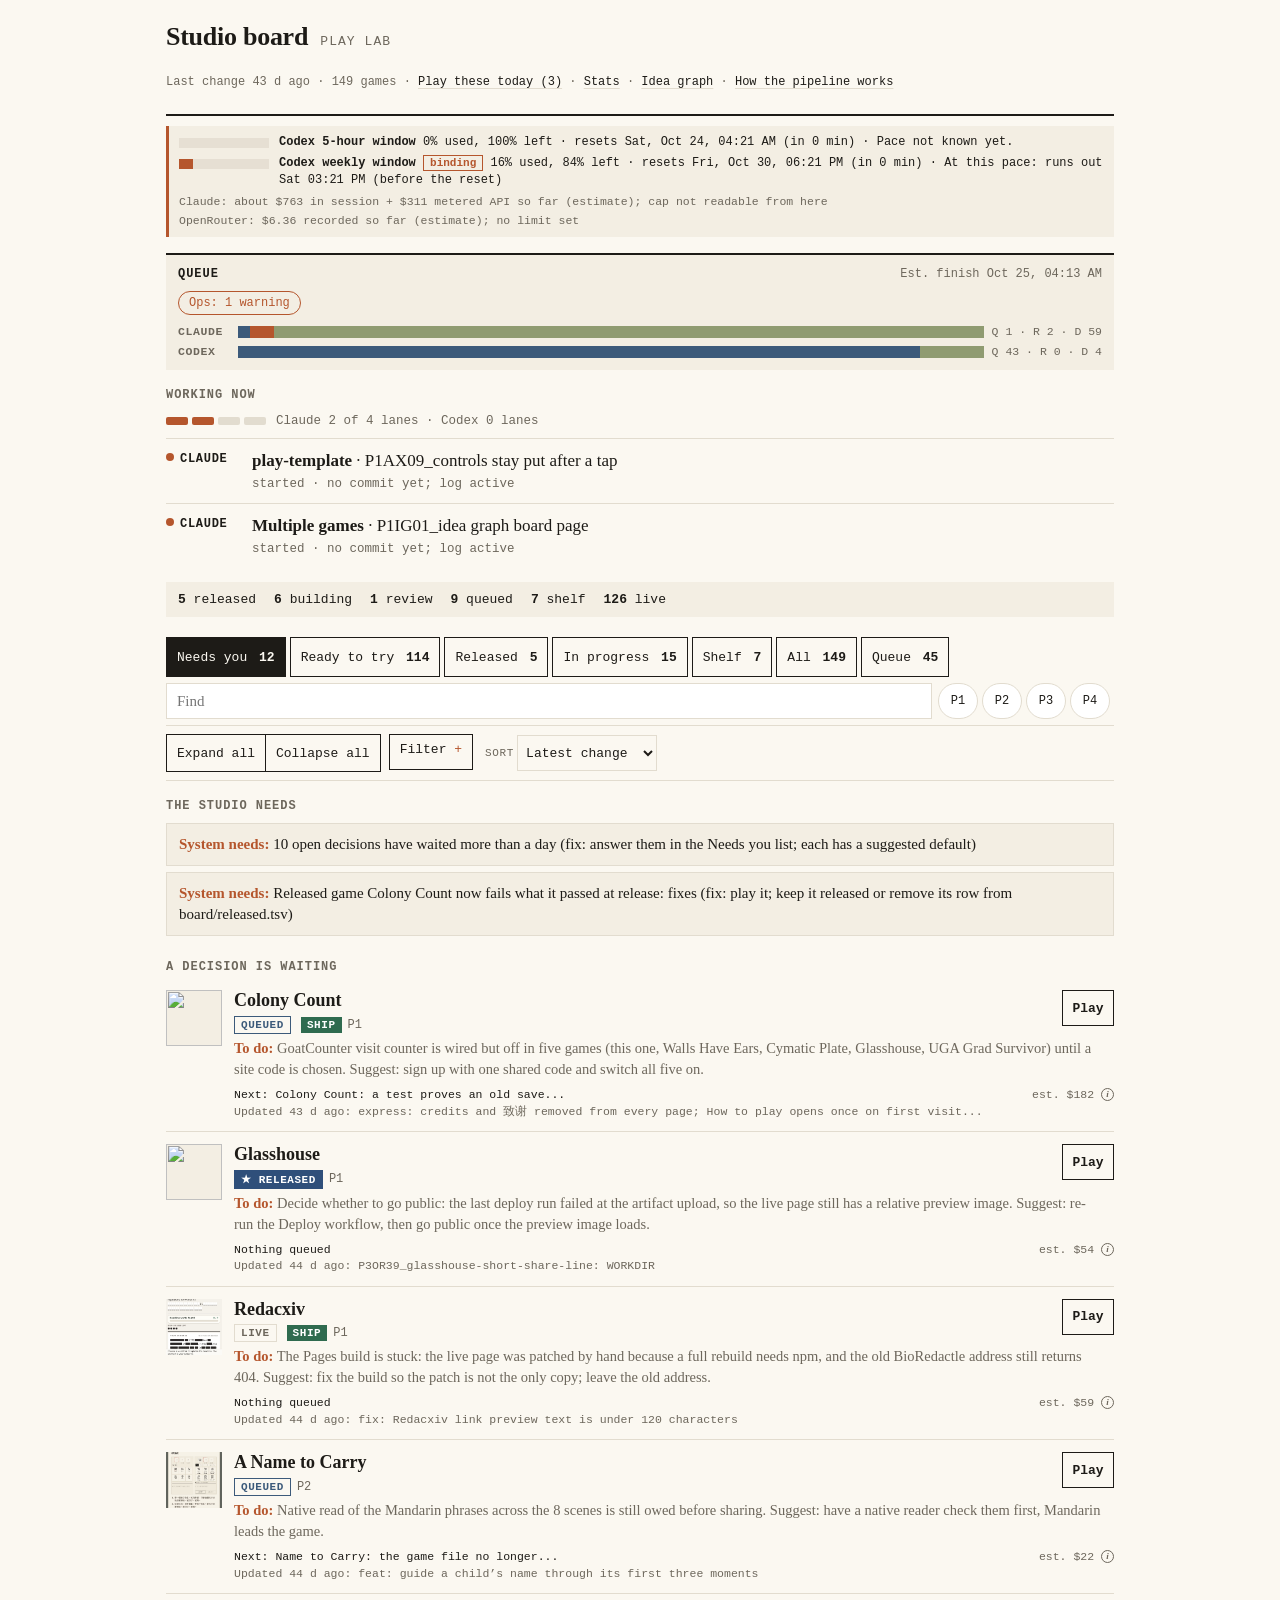
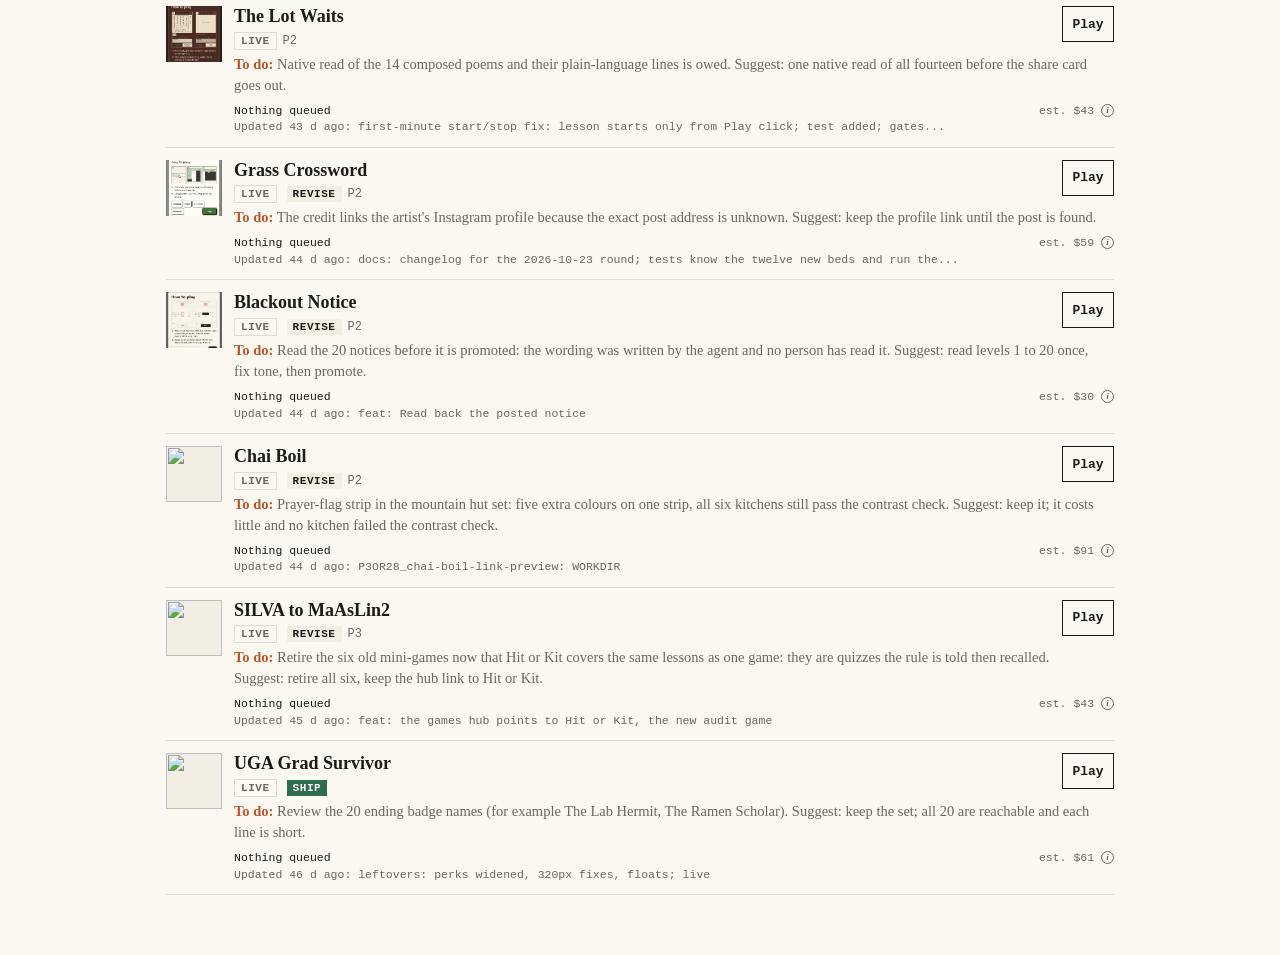
==== docs/index.html @ 30491406 "Add idea graph page: force layout, seeded walks, remix prompts, revive shelf Co-Authored-By: Claude " ====
<!doctype html>
<html lang="en">
<head>
<meta charset="utf-8">
<meta name="viewport" content="width=device-width, initial-scale=1, viewport-fit=cover">
<meta name="robots" content="noindex">
<title>Studio board</title>
<link rel="icon" href="data:image/svg+xml,%3Csvg xmlns='http://www.w3.org/2000/svg' viewBox='0 0 16 16'%3E%3Crect x='2' y='3' width='12' height='2' fill='%231d1b17'/%3E%3Crect x='2' y='7' width='8' height='2' fill='%23b5562d'/%3E%3Crect x='2' y='11' width='10' height='2' fill='%231d1b17'/%3E%3C/svg%3E">
<link rel="stylesheet" href="board.css">
</head>
<body>
<header class="top">
  <h1>Studio board <span id="project">loading</span></h1>
  <p class="fresh"><span id="fresh">Loading the board…</span> · <a id="play-queue-link" href="play.html" hidden>Play these today (<span id="play-queue-count">0</span>)</a><span id="play-queue-separator" hidden> · </span><a href="stats.html">Stats</a> · <a href="graph.html">Idea graph</a> · <a href="about.html">How the pipeline works</a></p>
</header>
<section class="gauge-head" id="gauge-head" aria-label="Plan usage"></section>

<section class="queue-panel" aria-labelledby="queue-h">
  <div class="queue-head"><h2 id="queue-h">Queue</h2><p id="queue-eta" class="queue-eta"></p></div>
  <details id="ops" class="ops" hidden><summary id="ops-sum"></summary><ul id="ops-list"></ul></details>
  <div id="queue" class="queue-bars" aria-live="polite"></div>
</section>

<section class="now" aria-labelledby="now-h">
  <h2 id="now-h">Working now</h2>
  <ol id="lanes" class="lanes"></ol>
</section>

<section class="tally" id="tally" aria-label="Totals"></section>

<nav class="controls" aria-label="Filter">
  <div class="views" id="views" role="tablist" aria-label="What to show"></div>
  <input id="q" type="search" placeholder="Find" autocomplete="off" aria-label="Find a game">
  <div class="prio-row" data-chips="priority" aria-label="Priority"></div>
</nav>
<div class="tools">
  <div class="expand" role="group" aria-label="Details">
    <button data-expand="all">Expand all</button><button data-expand="none">Collapse all</button>
  </div>
  <details class="filter-menu">
    <summary>Filter <span id="filter-count"></span></summary>
    <div class="filter-grid">
      <fieldset><legend>Stage</legend><div data-chips="stage"></div></fieldset>
      <fieldset><legend>Verdict</legend><div data-chips="verdict"></div></fieldset>
      <fieldset><legend>Worker</legend><div data-chips="worker"></div></fieldset>
      <fieldset><legend>Recent</legend><div data-chips="recent"></div></fieldset>
    </div>
  </details>
  <label class="sort">Sort <select id="sort"><option value="change">Latest change</option><option value="priority">Priority</option><option value="released">Released first</option><option value="cost">Most invested</option></select></label>
</div>

<section id="queue-view" class="qview" hidden aria-label="Queue of requests"></section>

<ol id="games" class="games"></ol>
<script src="gauge.js"></script>
<script src="board.js"></script>
</body>
</html>
---- docs/board.css ----
:root {
  --paper: #fbf8f1; --ink: #1d1b17; --muted: #6d675c; --rule: #e2dccf; --tone: #f3eee3;
  --accent: #b5562d;
  --serif: "Iowan Old Style", "Palatino Linotype", Palatino, Georgia, serif;
  --mono: ui-monospace, "SF Mono", Menlo, Consolas, monospace;
}
* { box-sizing: border-box; }
html { -webkit-text-size-adjust: 100%; }
body { margin: 0 auto; max-width: 980px; padding: 18px 16px 48px; background: var(--paper); color: var(--ink); font: 16px/1.45 var(--serif); }
a { color: inherit; text-decoration-color: var(--rule); text-underline-offset: 3px; }
h1 { font-size: 26px; font-weight: 600; margin: 0; letter-spacing: -0.01em; }
h1 span { font: 500 13px var(--mono); color: var(--muted); text-transform: uppercase; letter-spacing: 0.08em; margin-left: 6px; }
h2 { font: 600 12px var(--mono); text-transform: uppercase; letter-spacing: 0.08em; color: var(--muted); margin: 0 0 8px; }
.top { display: flex; flex-wrap: wrap; align-items: baseline; justify-content: space-between; gap: 4px 12px; border-bottom: 2px solid var(--ink); padding-bottom: 10px; }
.blurb { margin: 12px 0 0; font-size: 15px; color: var(--muted); max-width: 62ch; }
.flow ol { list-style: none; display: flex; flex-wrap: wrap; gap: 0; margin: 14px 0 0; padding: 0; counter-reset: f; }
.flow li { flex: 1 1 150px; padding: 8px 10px 8px 0; font-size: 13.5px; color: var(--muted); border-top: 2px solid var(--rule); counter-increment: f; }
.flow li b { display: block; font: 600 12px var(--mono); text-transform: uppercase; letter-spacing: 0.06em; color: var(--ink); }
.flow li b::before { content: counter(f) "  "; color: var(--accent); }
.fresh { margin: 0; font: 12px var(--mono); color: var(--muted); }
.fresh.stale { color: var(--accent); }
#play-queue-link { display: inline-block; min-height: 44px; padding: 13px 0; line-height: 18px; white-space: nowrap; }

.now { margin: 18px 0 6px; }
.lanes { list-style: none; margin: 0; padding: 0; }
.lane { display: grid; grid-template-columns: 74px 1fr; gap: 2px 12px; padding: 10px 0; border-top: 1px solid var(--rule); }
.lane:first-child { border-top: 0; }
.lane .who { font: 600 12px var(--mono); text-transform: uppercase; letter-spacing: 0.06em; padding-top: 3px; }
.lane .who::before { content: ""; display: inline-block; width: 8px; height: 8px; border-radius: 50%; background: var(--accent); margin-right: 6px; vertical-align: 1px; }
.lane.idle .who::before { background: var(--rule); }
.lane .what { font-size: 17px; }
.lane .what b { font-weight: 600; }
.lane .beat { grid-column: 2; font: 12.5px/1.4 var(--mono); color: var(--muted); }

.tally { display: flex; flex-wrap: wrap; gap: 4px 18px; margin: 14px 0; padding: 10px 12px; background: var(--tone); font: 13px var(--mono); }
.tally b { font-weight: 700; }

.queue-panel { margin: 16px 0 18px; padding: 12px; background: var(--tone); border-top: 2px solid var(--ink); }
.queue-head { display: flex; align-items: baseline; justify-content: space-between; gap: 12px; }
.queue-head h2 { color: var(--ink); margin: 0 0 10px; }
.queue-eta { margin: 0 0 10px; font: 12px var(--mono); color: var(--muted); white-space: nowrap; }
.queue-bars { display: grid; gap: 7px; }
.queue-row { display: grid; grid-template-columns: 52px 1fr auto; gap: 8px; align-items: center; }
.queue-worker, .queue-count { font: 11.5px var(--mono); color: var(--muted); }
.queue-worker { font-weight: 700; text-transform: uppercase; letter-spacing: .05em; }
.queue-count { white-space: nowrap; text-align: right; }
.queue-track { display: flex; min-width: 24px; height: 12px; background: #e6dfd3; overflow: hidden; }
.queue-track i { display: block; min-width: 0; height: 100%; }
.queue-track .q-queued { background: #3c5a7a; }
.queue-track .q-running { background: var(--accent); }
.queue-track .q-done { background: #8f9b71; }

.controls { position: sticky; top: 0; z-index: 2; background: var(--paper); display: flex; flex-wrap: wrap; gap: 8px; padding: 8px 0; border-bottom: 1px solid var(--rule); }
.quick-filter { display: flex; align-items: center; }
.quick-filter .chip { margin: 0; min-height: 36px; padding: 6px 10px; border-color: var(--ink); font-size: 12px; }
.expand { display: flex; border: 1px solid var(--ink); }
.expand button, .filter-menu summary, .sort select { font: 13px var(--mono); padding: 7px 10px; border: 0; background: none; color: var(--ink); min-height: 36px; }
.expand button + button { border-left: 1px solid var(--ink); }
.filter-menu { position: relative; }
.filter-menu summary { display: block; cursor: pointer; border: 1px solid var(--ink); list-style: none; }
.filter-menu summary::-webkit-details-marker { display: none; }
.filter-menu summary::after { content: " +"; color: var(--accent); }
.filter-menu[open] summary::after { content: " −"; }
.filter-grid { position: absolute; left: 0; z-index: 3; width: min(430px, calc(100vw - 24px)); padding: 12px; border: 1px solid var(--ink); background: var(--paper); box-shadow: 4px 4px 0 var(--rule); display: grid; grid-template-columns: repeat(2, minmax(0, 1fr)); gap: 12px; }
.filter-grid fieldset { margin: 0; padding: 0; border: 0; min-width: 0; }
.filter-grid legend { margin-bottom: 5px; font: 600 11px var(--mono); color: var(--muted); text-transform: uppercase; letter-spacing: .07em; }
.chip { margin: 0 4px 4px 0; padding: 4px 6px; border: 1px solid var(--rule); border-radius: 999px; background: #fff; color: var(--ink); font: 11px var(--mono); }
.chip[aria-pressed="true"] { background: var(--ink); border-color: var(--ink); color: var(--paper); }
.sort { display: flex; align-items: center; gap: 3px; padding-left: 4px; color: var(--muted); font: 11px var(--mono); text-transform: uppercase; letter-spacing: .06em; }
.sort select { border: 1px solid var(--rule); padding: 4px; text-transform: none; letter-spacing: 0; }
#q { flex: 1 1 140px; font: 15px var(--serif); padding: 6px 10px; border: 1px solid var(--rule); background: #fff; min-height: 36px; border-radius: 0; }

.games { list-style: none; margin: 0; padding: 0; }
.sys-need { list-style: none; padding: 10px 12px; margin: 6px 0; border: 1px solid var(--rule); background: var(--tone); font-size: 15px; line-height: 1.4; }
.prio-h { font: 600 12px var(--mono); text-transform: uppercase; letter-spacing: 0.08em; color: var(--muted); padding: 18px 0 4px; }
.game { border-bottom: 1px solid var(--rule); }
.game > button.row { all: unset; box-sizing: border-box; cursor: pointer; display: grid; grid-template-columns: 56px 1fr auto; gap: 4px 12px; width: 100%; padding: 12px 0; }
.game > button.row:focus-visible { outline: 2px solid var(--accent); outline-offset: 2px; }
.thumb { width: 56px; height: 56px; object-fit: cover; background: var(--tone); grid-row: span 2; }
.thumb.blank { display: grid; place-items: center; font: 600 18px var(--serif); color: var(--muted); }
.name { font-size: 18px; font-weight: 600; line-height: 1.2; }
.line { font-size: 14.5px; color: var(--muted); grid-column: 2 / 4; }
.task-counts { display: inline-block; margin-top: 5px; font: 11px var(--mono); color: var(--muted); white-space: nowrap; }
.meta { text-align: right; white-space: nowrap; font: 12px var(--mono); }
.st { display: inline-block; font: 600 11px var(--mono); text-transform: uppercase; letter-spacing: 0.05em; padding: 2px 6px; border: 1px solid currentColor; }
.st.building { color: #fff; background: var(--accent); border-color: var(--accent); }
.st.review { color: var(--accent); }
.st.queued { color: #3c5a7a; }
.st.planning { color: #6a4f86; }
.st.live { color: var(--muted); border-color: var(--rule); }
.st.shelf { color: #8b8578; border-style: dashed; }
.p { display: block; margin-top: 4px; color: var(--muted); }

.detail { display: none; padding: 0 0 16px 68px; font-size: 15px; }
.game.open .detail { display: block; }
.detail h3 { font: 600 11.5px var(--mono); text-transform: uppercase; letter-spacing: 0.08em; color: var(--muted); margin: 14px 0 6px; }
.detail-links { display: flex; flex-wrap: wrap; gap: 8px; margin: 0 0 12px; }
.detail-links a { font: 600 14px var(--mono); padding: 5px 8px; border: 1px solid var(--ink); text-decoration: none; }
.detail-links a:hover, .detail-links a:focus-visible { color: var(--paper); background: var(--ink); }
.said { margin: 0 0 8px; padding-left: 10px; border-left: 3px solid var(--accent); }
.said small { display: block; font: 11.5px var(--mono); color: var(--muted); }
.tasks, .hist { list-style: none; margin: 0; padding: 0; }
.tasks li, .hist li { padding: 6px 0; border-top: 1px dotted var(--rule); }
.tasks .tag { font: 11.5px var(--mono); color: var(--muted); }
.tasks q { display: block; color: var(--muted); font-style: italic; font-size: 14px; }
.hist time { font: 11.5px var(--mono); color: var(--muted); margin-right: 6px; }
.history-source { display: block; margin-top: 2px; font: 10.5px var(--mono); color: var(--muted); text-transform: uppercase; letter-spacing: .05em; }
.task-summary { margin: 0; }
.hist .no { color: var(--accent); }
.cost { font: 13px var(--mono); }
.empty { padding: 24px 0; color: var(--muted); }

.foot { margin-top: 28px; font-size: 13.5px; color: var(--muted); }
.foot .st { font-size: 10px; }
.about { max-width: 68ch; margin-top: 22px; }
.about section { padding: 12px 0; border-top: 1px solid var(--rule); }
.about p { margin: 0; color: var(--muted); }

@media (max-width: 420px) {
  body { padding: 14px 12px 40px; }
  .detail { padding-left: 0; }
  .task-counts { white-space: normal; }
  .lane { grid-template-columns: 62px 1fr; }
  .expand { width: 100%; }
  .expand button { flex: 1; }
  .queue-row { grid-template-columns: 46px 1fr; gap: 6px; }
  .queue-count { grid-column: 2; text-align: left; }
  .filter-grid { left: 0; width: calc(100vw - 24px); grid-template-columns: 1fr; max-height: 65vh; overflow: auto; }
  .sort { margin-left: auto; }
}

.vd { display: inline-block; margin-left: 4px; font: 600 11px var(--mono); text-transform: uppercase; letter-spacing: 0.05em; padding: 2px 6px; }
.vd.ship { background: #2f6b4f; color: #fff; }
.vd.revise { background: var(--tone); color: var(--ink); }
.vd.shelf, .vd.try { border: 1px dashed var(--muted); color: var(--muted); }
.ask { color: var(--accent); font-weight: 600; }
.fresh a { color: var(--ink); }

/* view switch, priority chips and play links (the controls bar is sticky, so these stay visible on a phone) */
.views { display: flex; gap: 4px; width: 100%; overflow-x: auto; scrollbar-width: none; }
.views::-webkit-scrollbar { display: none; }
.view { flex: 0 0 auto; min-height: 40px; padding: 6px 10px; border: 1px solid var(--ink); background: var(--paper); color: var(--ink); font: 13px var(--mono); white-space: nowrap; }
.view b { margin-left: 4px; }
.view[aria-selected="true"] { background: var(--ink); color: var(--paper); }
.prio-row { display: flex; align-items: center; }
.prio-row .chip { margin: 0 4px 0 0; min-height: 36px; min-width: 40px; font-size: 12px; }
.game { position: relative; }
.game > button.row { padding-right: 64px; }
.game > button.row .meta { grid-column: 3; }
.play-link { position: absolute; right: 0; top: 12px; min-width: 52px; min-height: 36px; display: grid; place-items: center; font: 600 13px var(--mono); border: 1px solid var(--ink); background: var(--paper); color: var(--ink); text-decoration: none; }
.game > button.row .meta { position: absolute; right: 64px; top: 16px; }
.empty { padding: 24px 0; color: var(--muted); }

.controls { gap: 6px; padding: 6px 0; }
.controls #q { flex: 1 1 120px; min-width: 0; }
.tools { display: flex; flex-wrap: wrap; gap: 8px; padding: 8px 0; border-bottom: 1px solid var(--rule); }
.game > button.row { grid-template-columns: 56px 1fr; padding-right: 0; }
.game > button.row .name { padding-right: 64px; }
.game > button.row .meta { position: static; grid-column: 2; text-align: left; display: flex; gap: 6px; align-items: center; }
.game > button.row .meta .p { display: inline; margin: 0; }
.game > button.row .line { grid-column: 2; }
.thumb { grid-row: span 3; }

/* collapsed card glance: next task, money, latest change */
.glance { grid-column: 2 / 4; display: grid; grid-template-columns: 1fr auto; gap: 1px 10px; margin-top: 3px; font: 11.5px/1.35 var(--mono); color: var(--muted); }
.glance .g-next { min-width: 0; color: var(--ink); }
.glance .g-cost { white-space: nowrap; text-align: right; cursor: help; }
.glance .g-cost i { display: inline-block; width: 13px; height: 13px; line-height: 12px; border: 1px solid currentColor; border-radius: 50%; font: italic 600 9px var(--serif); text-align: center; vertical-align: 1px; }
.glance .g-upd { grid-column: 1 / 3; display: -webkit-box; -webkit-line-clamp: 1; -webkit-box-orient: vertical; overflow: hidden; }
.muted { color: var(--muted); font-size: 11.5px; }
/* promo strip: fixed aspect boxes so nothing shifts when the images arrive */
.promo { display: flex; gap: 10px; overflow-x: auto; scroll-snap-type: x mandatory; padding: 2px 2px 8px; -webkit-overflow-scrolling: touch; }
.pi { margin: 0; flex: 0 0 auto; scroll-snap-align: start; }
.pi img { display: block; height: 240px; background: var(--tone); border: 1px solid var(--rule); object-fit: cover; }
.pi.first img, .pi.play img { aspect-ratio: 390 / 844; width: auto; }
.pi.card img { aspect-ratio: 4 / 5; width: auto; }
.pi figcaption { display: flex; align-items: center; justify-content: space-between; gap: 8px; margin-top: 5px; font: 11.5px var(--mono); color: var(--muted); }
.pbtn { font: 600 12px var(--mono); padding: 6px 10px; min-height: 36px; border: 1px solid var(--ink); background: none; color: var(--ink); cursor: pointer; }
.pbtn:hover, .pbtn:focus-visible { color: var(--paper); background: var(--ink); }
@media (max-width: 420px) { .glance { font-size: 11px; } .pi img { height: 210px; } }

.ops { margin: 0 0 10px; font: 12px var(--mono); color: var(--muted); }
.ops summary { cursor: pointer; display: inline-block; padding: 4px 10px; min-height: 24px; border: 1px solid var(--accent); border-radius: 999px; color: var(--accent); }
.ops ul { margin: 8px 0 0; padding-left: 18px; color: var(--ink); }
.ops[hidden] { display: none; }

/* ops chip is calm when there is nothing wrong; lane bar shows Claude's four lanes */
.ops.quiet summary { border-color: var(--rule); color: var(--muted); }
.ops li.info { list-style: none; margin-left: -18px; color: var(--muted); }
.lane-bar { display: flex; align-items: center; gap: 10px; padding: 4px 0 10px; font: 12.5px var(--mono); color: var(--muted); }
.lane-bar .pips { display: inline-flex; gap: 4px; }
.lane-bar .pips i { width: 22px; height: 8px; border-radius: 2px; background: var(--rule); }
.lane-bar .pips i.on { background: var(--accent); }
.queue-row.paused { opacity: .6; }

/* plan gauge (header, stats page) and the Queue view */
[hidden] { display: none !important; }
.gauge-head { margin: 10px 0 0; padding: 8px 10px; background: var(--tone); border-left: 3px solid var(--accent); font: 12px/1.45 var(--mono); }
.gline { display: flex; flex-wrap: wrap; align-items: flex-start; gap: 4px 10px; margin: 0; }
.gline + .gline { margin-top: 4px; }
.gother { color: var(--muted); font-size: 11.5px; gap: 2px 14px; }
.gother span { min-width: 0; overflow-wrap: anywhere; }
.gtext { flex: 1 1 220px; min-width: 0; overflow-wrap: anywhere; }
.gbar { display: block; flex: 0 0 90px; height: 10px; margin-top: 4px; background: #e6dfd3; }
.gbar i { display: block; height: 100%; background: var(--accent); }
.gbig { display: flex; align-items: center; gap: 12px; flex-wrap: wrap; margin: 6px 0 8px; }
.gbig .gbar { flex: 1 1 140px; height: 16px; }
.gnum { font: 15px var(--mono); }
.gpanel { padding: 10px 12px; margin: 0 0 10px; background: var(--tone); border-top: 2px solid var(--ink); min-width: 0; }
.gpanel h3 { margin: 0; font: 600 12px var(--mono); text-transform: uppercase; letter-spacing: .08em; color: var(--muted); }
.gdl { margin: 0 0 6px; display: grid; gap: 4px; }
.gdl div { display: grid; grid-template-columns: 64px 1fr; gap: 8px; font-size: 14.5px; }
.gdl dt { font: 12px var(--mono); color: var(--muted); padding-top: 2px; }
.gdl dd { margin: 0; min-width: 0; overflow-wrap: anywhere; }
.gtag { font: 600 11px var(--mono); padding: 1px 6px; border: 1px solid var(--accent); color: var(--accent); }
.gpace { margin: 4px 0; font-weight: 600; }
.gq { margin: 4px 0; font-size: 14.5px; overflow-wrap: anywhere; }
.gspark { display: block; width: 100%; max-width: 360px; height: 28px; color: var(--accent); margin-top: 6px; }
.qview { padding-top: 10px; }
.qfilters { display: flex; flex-wrap: wrap; gap: 6px 18px; margin: 12px 0 4px; }
.qfg { display: flex; flex-wrap: wrap; gap: 6px; }
.qchip { margin: 0; min-height: 40px; min-width: 44px; padding: 6px 12px; font-size: 13px; }
.qcount { margin: 6px 0; font: 12px var(--mono); color: var(--muted); }
.rgroup { font: 600 13px var(--mono); text-transform: uppercase; letter-spacing: .08em; margin: 18px 0 4px; padding-top: 6px; border-top: 2px solid var(--ink); }
.rgroup small { color: var(--muted); font-weight: 400; }
.reqs { list-style: none; margin: 0; padding: 0; }
.req { border-bottom: 1px solid var(--rule); }
.rrow { all: unset; box-sizing: border-box; display: block; width: 100%; min-height: 44px; padding: 10px 0; cursor: pointer; }
.rrow:focus-visible { outline: 2px solid var(--accent); outline-offset: 2px; }
.rtext { display: block; font-size: 16px; line-height: 1.35; overflow-wrap: anywhere; }
.rline { display: flex; flex-wrap: wrap; align-items: center; gap: 4px 6px; margin-top: 5px; font: 11.5px var(--mono); color: var(--muted); }
.rgame { color: var(--ink); font-weight: 600; margin-right: 4px; }
.chip2 { padding: 1px 7px; border: 1px solid var(--rule); border-radius: 999px; background: #fff; color: var(--ink); }
.rst { padding: 1px 6px; border: 1px solid currentColor; }
.rst.running { background: var(--accent); border-color: var(--accent); color: #fff; }
.rst.ready { color: #2f6b4f; }
.rst.waiting { color: #6a4f86; }
.rst.done { color: var(--muted); border-style: dashed; }
.share { margin-left: auto; }
.rmeta { display: none; margin: 0 0 12px; padding: 8px 10px; background: var(--tone); gap: 3px; font-size: 13.5px; }
.req.open .rmeta { display: grid; }
.rmeta div { display: grid; grid-template-columns: 62px 1fr; gap: 8px; }
.rmeta dt { font: 12px var(--mono); color: var(--muted); }
.rmeta dd { margin: 0; min-width: 0; overflow-wrap: anywhere; }
body.qmode .now, body.qmode .tally, body.qmode .tools, body.qmode #games, body.qmode #q, body.qmode .prio-row { display: none; }

.st.released { color: #fff; background: #2f4f7a; border-color: #2f4f7a; }
.st.released::before { content: "\2605\00a0"; }
.released-note { border-left-color: #2f4f7a; }
.vd.release { background: #2f4f7a; color: #fff; }

/* one-line reason a game exists (expanded card and expanded queue row) */
.why { margin: 0 0 12px; font-size: 14px; line-height: 1.4; color: var(--muted); display: -webkit-box; -webkit-line-clamp: 2; line-clamp: 2; -webkit-box-orient: vertical; overflow: hidden; }
.why b { font-weight: 600; color: var(--ink); }
.rwhy { display: none; margin: 8px 0 0; }
.req.open .rwhy { display: -webkit-box; }
/* Codex-out overflow banner, OpenRouter lane panel, reset watch (P1BD03) */
.ovf { display: grid; gap: 4px; margin: 0 0 10px; padding: 10px 12px; border-left: 4px solid var(--accent); background: var(--tone); font-size: 15px; line-height: 1.4; overflow-wrap: anywhere; }
.ovf span { font: 12.5px var(--mono); color: var(--muted); }
.ovf.back { border-left-color: #2f6b4f; }
.wascx { border-color: var(--accent); color: var(--accent); }
.gwatch { margin: 6px 0 0; font: 12px var(--mono); color: var(--muted); overflow-wrap: anywhere; }
.gwatch b { color: var(--accent); }
.ordl dd .chip2 { display: inline-block; margin: 0 4px 3px 0; font: 11.5px var(--mono); overflow-wrap: anywhere; }
.orh { margin: 10px 0 2px; font: 600 12px var(--mono); text-transform: uppercase; letter-spacing: .08em; color: var(--muted); }
.orrecent { list-style: none; margin: 0; padding: 0; }
.orrecent li { padding: 6px 0; border-bottom: 1px solid var(--rule); }
.orrecent li:last-child { border-bottom: 0; }
.ortext { display: block; font-size: 14.5px; line-height: 1.35; overflow-wrap: anywhere; }
.orline { display: flex; flex-wrap: wrap; gap: 4px 8px; align-items: center; margin-top: 3px; font: 11.5px var(--mono); color: var(--muted); }
.gwin { margin: 8px 0 10px; }
.gwin + .gwin { border-top: 1px dashed var(--muted); padding-top: 8px; }
.gwin h4 { margin: 0; font: 600 13px var(--mono); display: flex; gap: 8px; align-items: center; flex-wrap: wrap; }
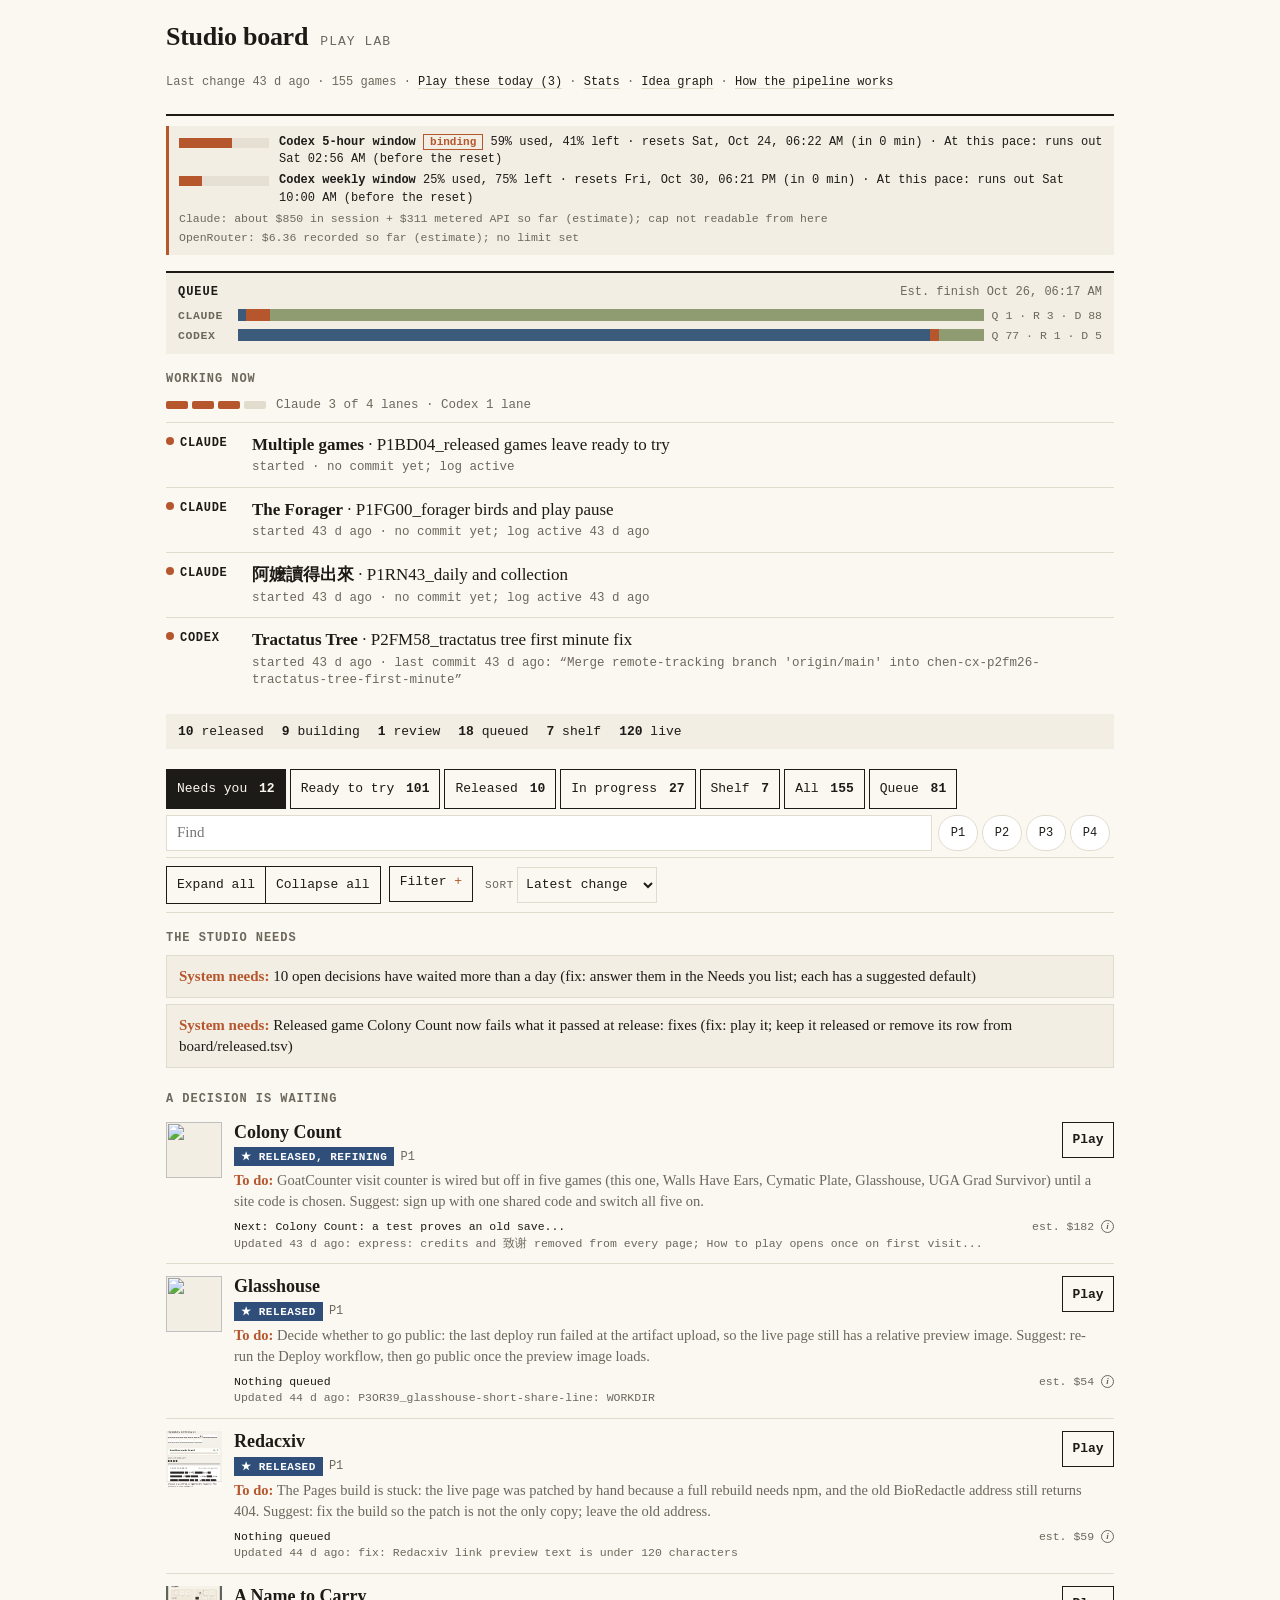
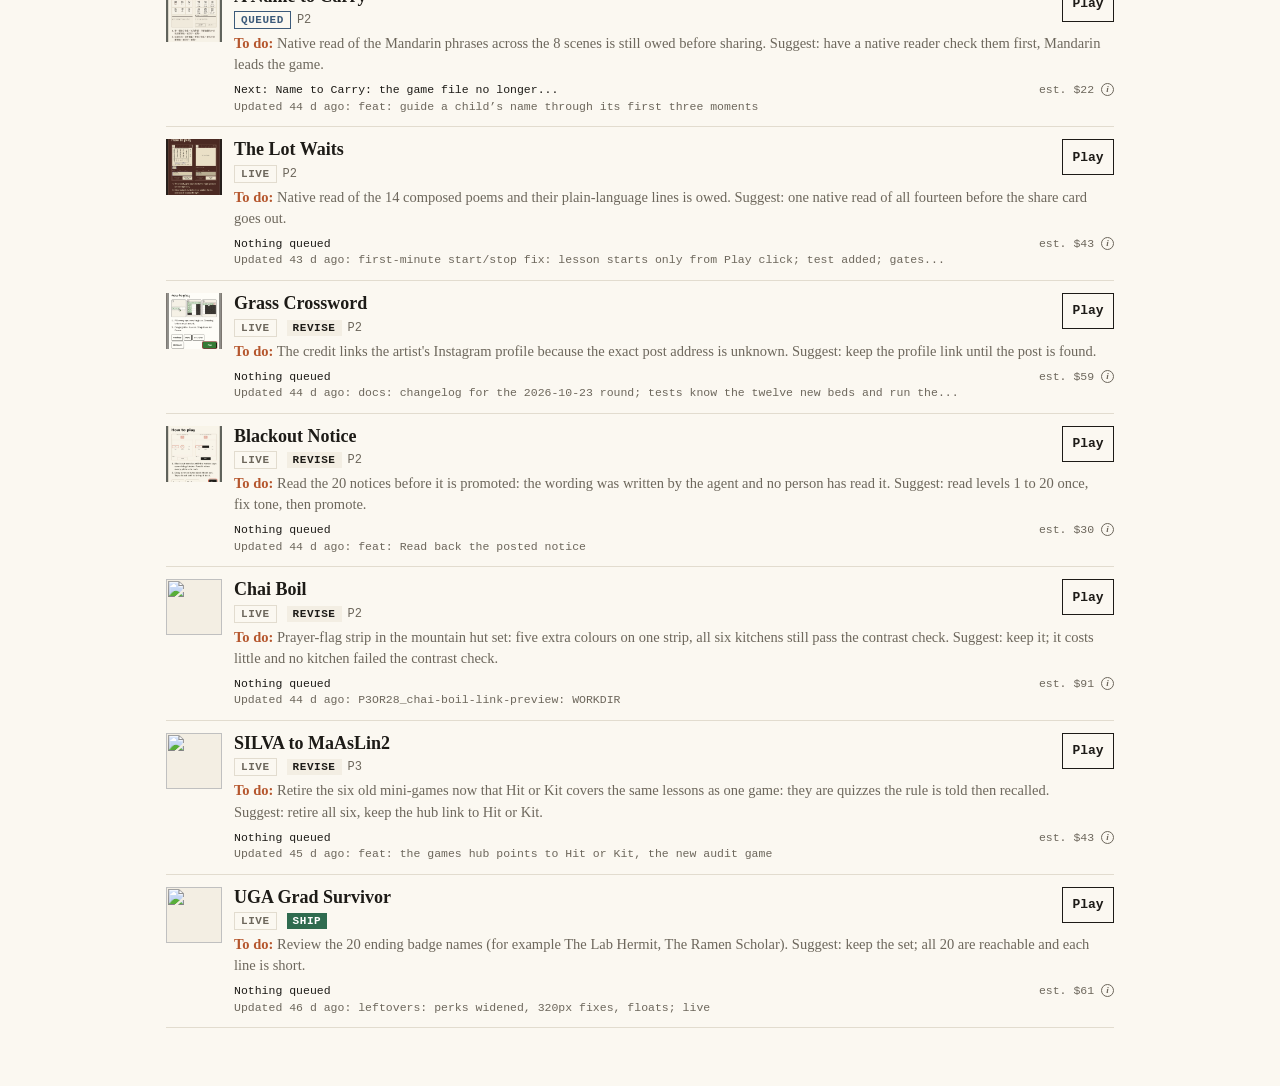
==== commit 7ec438d4: "feat: released games leave Ready to try; Released view flags updates since release View rules move t" ====
--- a/docs/index.html
+++ b/docs/index.html
@@ -53,6 +53,7 @@
 
 <ol id="games" class="games"></ol>
 <script src="gauge.js"></script>
+<script src="views.js"></script>
 <script src="board.js"></script>
 </body>
 </html>
--- a/docs/board.css
+++ b/docs/board.css
@@ -271,3 +271,7 @@
 .gwin { margin: 8px 0 10px; }
 .gwin + .gwin { border-top: 1px dashed var(--muted); padding-top: 8px; }
 .gwin h4 { margin: 0; font: 600 13px var(--mono); display: flex; gap: 8px; align-items: center; flex-wrap: wrap; }
+
+/* Released view: a released game changed after its release day */
+.since-release { grid-column: 2 / -1; font: 14px/1.4 var(--mono); color: var(--ink); }
+.since-release b { font-weight: 600; color: #fff; background: #2f4f7a; padding: 0 5px; margin-right: 4px; }
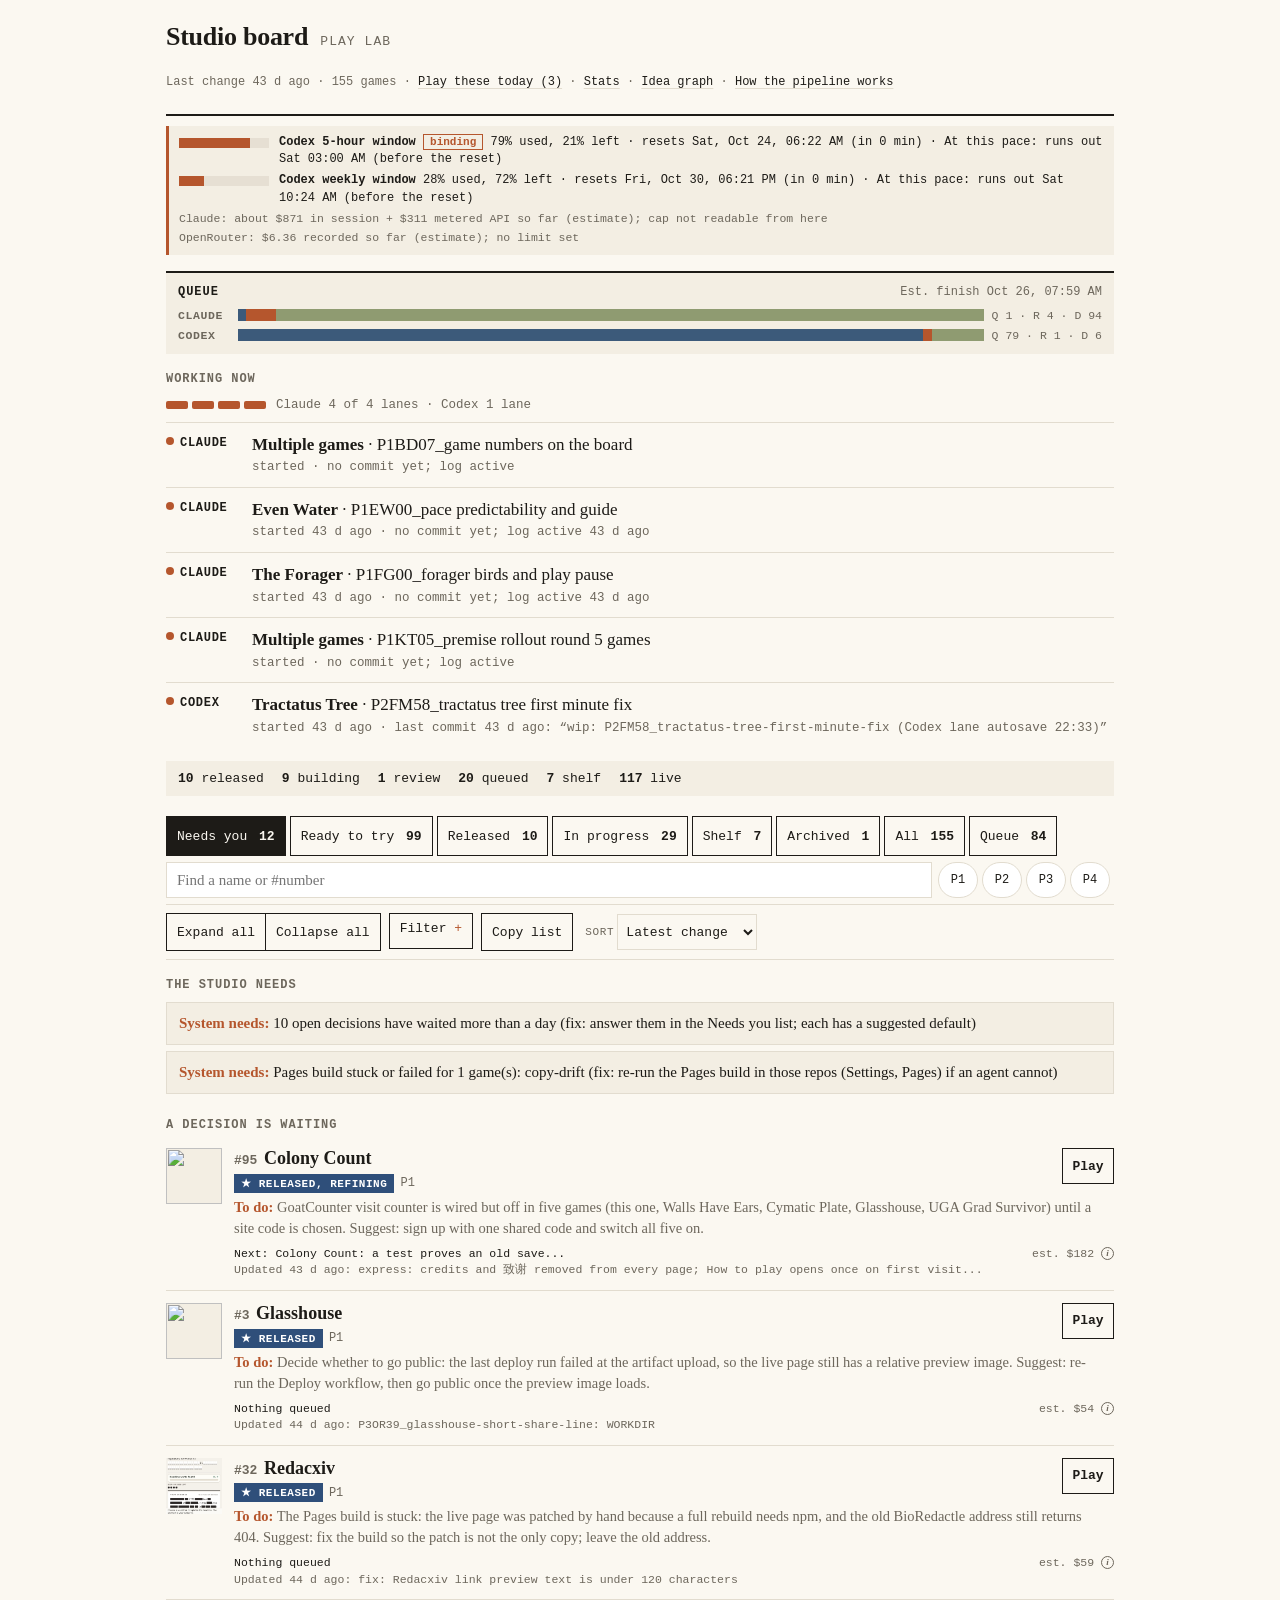
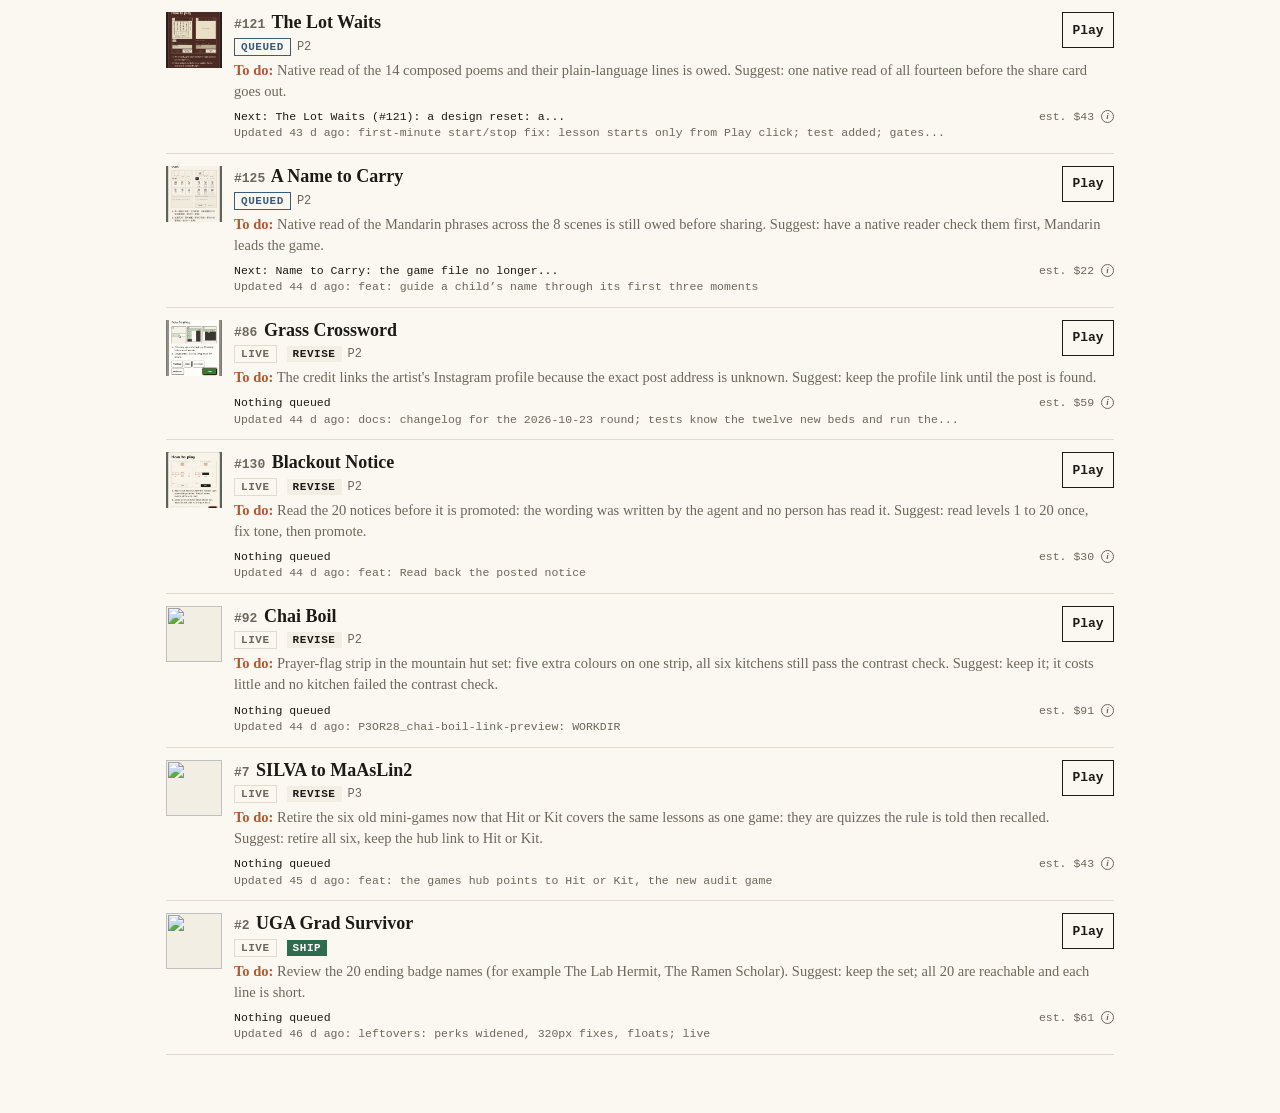
==== commit 444da7e1: "feat: every game shows its number (#37), with a from/to range, Number sort and Copy list Cards read " ====
--- a/docs/index.html
+++ b/docs/index.html
@@ -30,7 +30,7 @@
 
 <nav class="controls" aria-label="Filter">
   <div class="views" id="views" role="tablist" aria-label="What to show"></div>
-  <input id="q" type="search" placeholder="Find" autocomplete="off" aria-label="Find a game">
+  <input id="q" type="search" placeholder="Find a name or #number" autocomplete="off" aria-label="Find a game">
   <div class="prio-row" data-chips="priority" aria-label="Priority"></div>
 </nav>
 <div class="tools">
@@ -44,9 +44,11 @@
       <fieldset><legend>Verdict</legend><div data-chips="verdict"></div></fieldset>
       <fieldset><legend>Worker</legend><div data-chips="worker"></div></fieldset>
       <fieldset><legend>Recent</legend><div data-chips="recent"></div></fieldset>
+      <fieldset class="range"><legend>Number</legend><div class="range-row"><label>from <input id="range-from" type="number" inputmode="numeric" min="1" step="1" aria-label="From number"></label><label>to <input id="range-to" type="number" inputmode="numeric" min="1" step="1" aria-label="To number"></label><button type="button" id="range-clear" class="chip">Clear</button></div></fieldset>
     </div>
   </details>
-  <label class="sort">Sort <select id="sort"><option value="change">Latest change</option><option value="priority">Priority</option><option value="released">Released first</option><option value="cost">Most invested</option></select></label>
+  <button type="button" id="copy-list" class="copy-list">Copy list</button>
+  <label class="sort">Sort <select id="sort"><option value="change">Latest change</option><option value="number">Number</option><option value="priority">Priority</option><option value="released">Released first</option><option value="cost">Most invested</option></select></label>
 </div>
 
 <section id="queue-view" class="qview" hidden aria-label="Queue of requests"></section>
--- a/docs/board.css
+++ b/docs/board.css
@@ -275,3 +275,25 @@
 /* Released view: a released game changed after its release day */
 .since-release { grid-column: 2 / -1; font: 14px/1.4 var(--mono); color: var(--ink); }
 .since-release b { font-weight: 600; color: #fff; background: #2f4f7a; padding: 0 5px; margin-right: 4px; }
+
+/* Archived: made for one moment, kept online, no more work */
+.st.archived { color: var(--ink); background: transparent; border: 1px dashed var(--ink); }
+.archived-note { border-left-color: var(--muted); }
+.view-note { list-style: none; padding: 12px 0; font: 16px/1.45 var(--serif); color: var(--ink); border-bottom: 1px solid var(--rule); }
+
+/* What to expect: under the description, open in Ready to try and Needs you */
+.expect { margin: -4px 0 12px 68px; font: 15px/1.45 var(--serif); color: var(--ink); }
+.expect > summary { cursor: pointer; font: 600 13px/1.6 var(--mono); text-transform: uppercase; letter-spacing: 0.06em; color: var(--ink); min-height: 32px; display: flex; align-items: center; gap: 6px; }
+.expect > summary::marker { content: ""; }
+.expect > summary::before { content: "+"; font-weight: 600; width: 1ch; }
+.expect[open] > summary::before { content: "\2212"; }
+.expect p { margin: 2px 0 0; }
+
+/* Game numbers (P1BD07): a small #37 before the title, a from/to range in Filter, and Copy list. */
+.num { font: 600 13px var(--mono); color: var(--muted); letter-spacing: 0; margin-right: 2px; white-space: nowrap; }
+.range-row { display: flex; flex-wrap: wrap; align-items: center; gap: 6px; }
+.range-row label { display: flex; align-items: center; gap: 4px; font: 12px var(--mono); color: var(--muted); }
+.range-row input { width: 5.5em; min-height: 36px; padding: 4px 6px; border: 1px solid var(--ink); background: #fff; color: var(--ink); font: 14px var(--mono); }
+.range-row .chip { margin: 0; min-height: 36px; padding: 4px 10px; }
+.copy-list { font: 13px var(--mono); padding: 7px 10px; border: 1px solid var(--ink); background: none; color: var(--ink); min-height: 36px; }
+.copy-list:disabled { opacity: .45; }
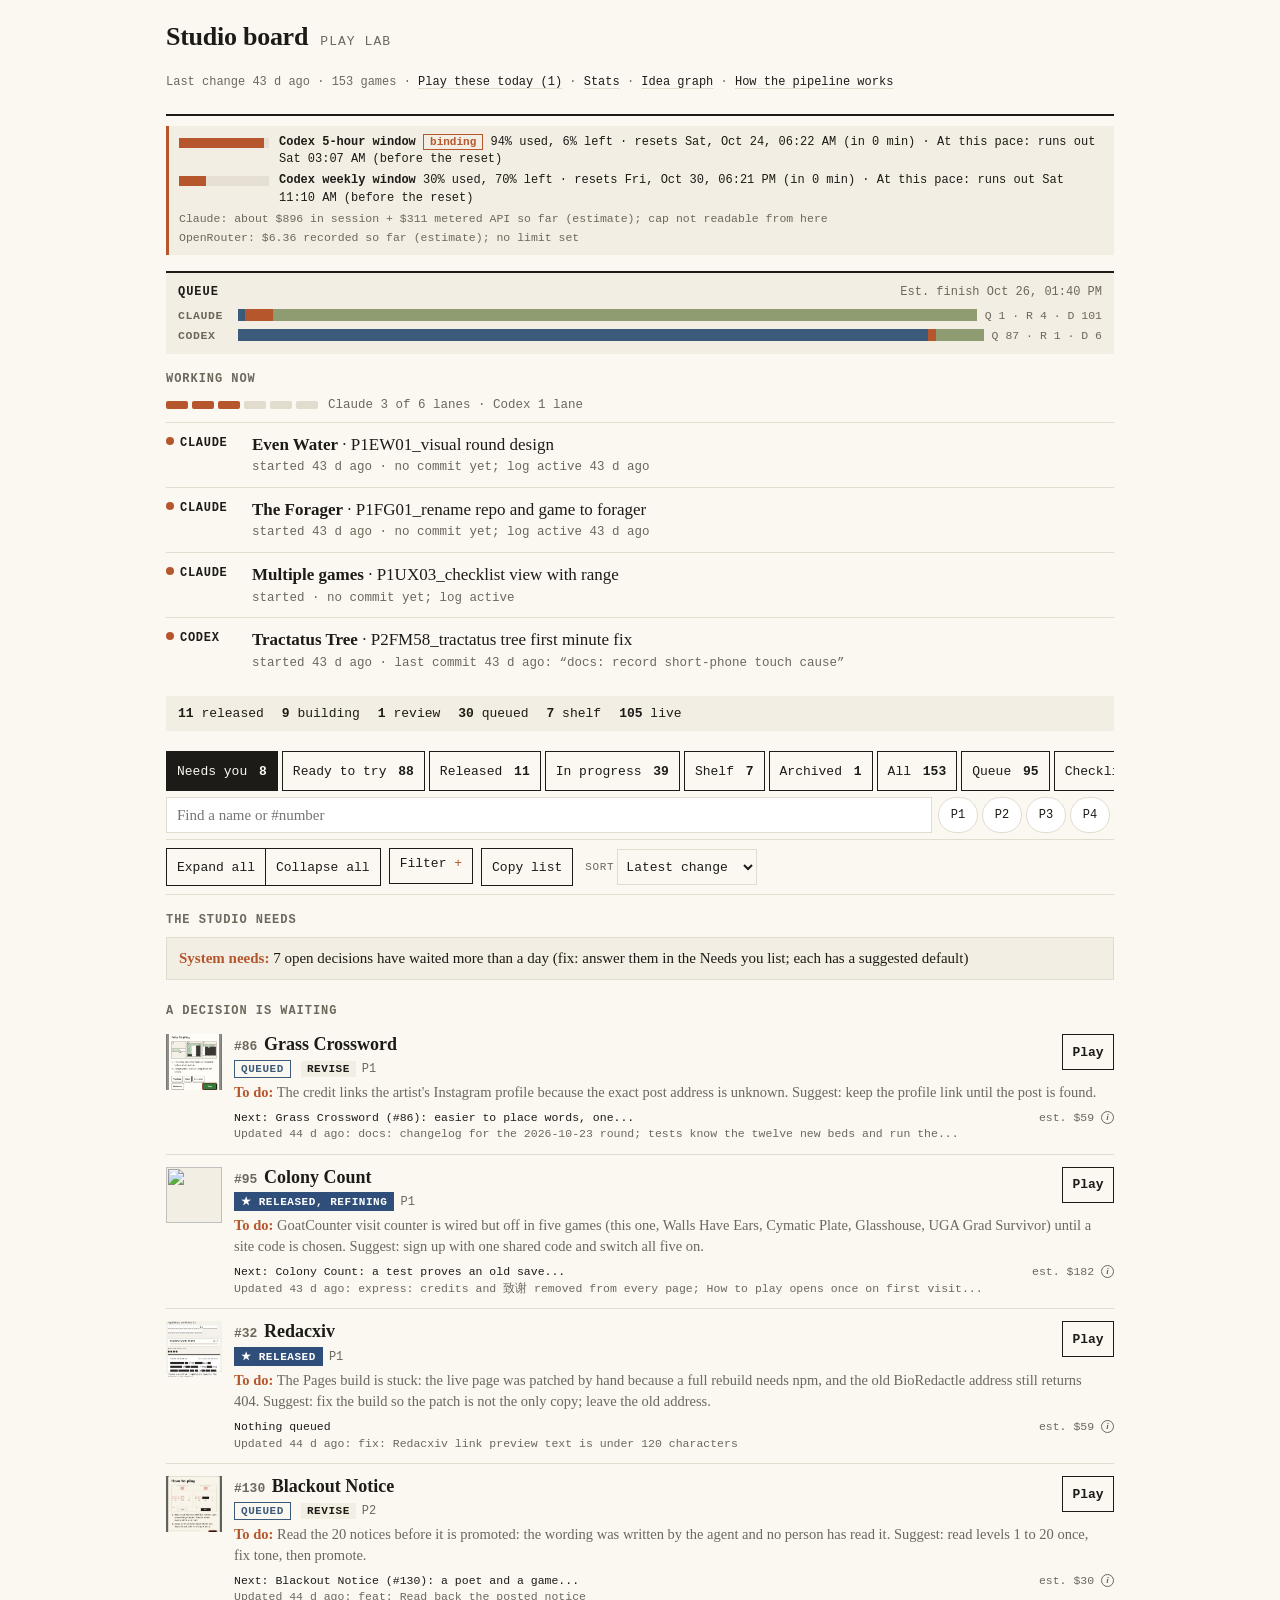
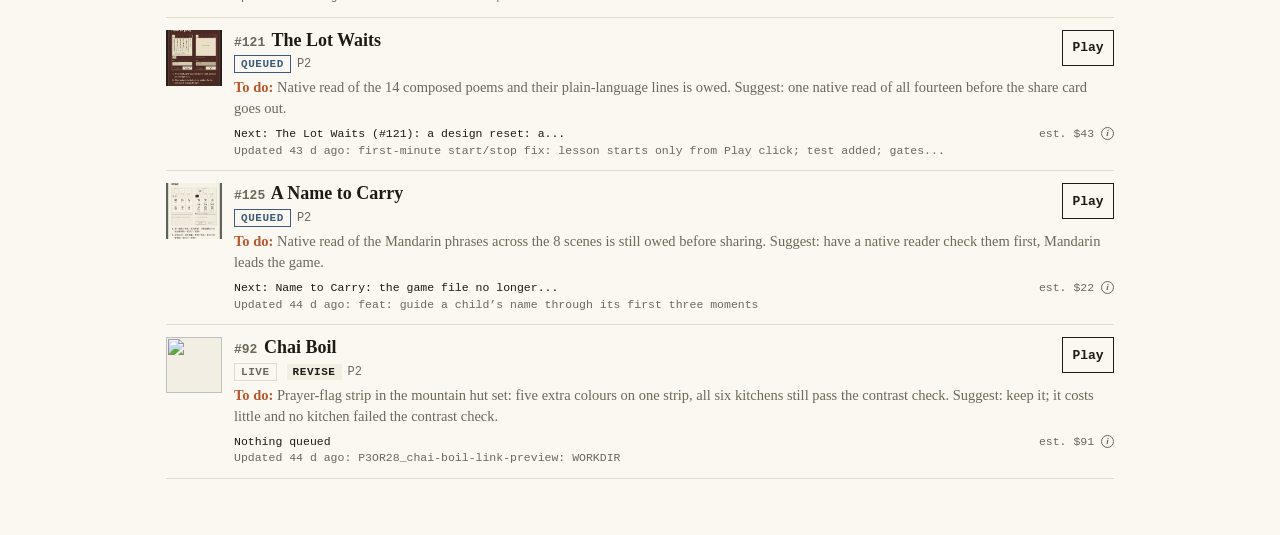
==== commit 651eff98: "feat: Checklist view: every numbered game against its checks, with a range and filters Rows are game" ====
--- a/docs/index.html
+++ b/docs/index.html
@@ -52,10 +52,24 @@
 </div>
 
 <section id="queue-view" class="qview" hidden aria-label="Queue of requests"></section>
+<section id="checklist-view" class="cview" hidden aria-labelledby="cl-h">
+  <h2 id="cl-h">Checklist by game <small id="cl-sub"></small></h2>
+  <div class="crange">
+    <label>From <input id="cl-from" type="number" inputmode="numeric" min="1" step="1" aria-label="From number"></label>
+    <label>To <input id="cl-to" type="number" inputmode="numeric" min="1" step="1" aria-label="To number"></label>
+    <label>State <select id="cl-state"><option value="">Any state</option></select></label>
+  </div>
+  <div class="cchips" id="cl-chips" aria-label="Show only games"></div>
+  <p class="ckey">Each cell says its value: <b>yes</b>, <b>no</b>, <b>not run</b> (nobody has checked yet) or <b>no score</b> (a check ran but no pass or fail was filed). Tap a cell for where it comes from.</p>
+  <p id="cl-note" class="cnote" aria-live="polite" hidden></p>
+  <div class="cwrap" id="cl-table"></div>
+  <div class="cbar" id="cl-bar" hidden><b id="cl-count">0 selected</b><span class="cbar-btns"><button type="button" id="cl-copy">Copy list</button><button type="button" id="cl-act" disabled title="coming">Choose an action</button></span></div>
+</section>
 
 <ol id="games" class="games"></ol>
 <script src="gauge.js"></script>
 <script src="views.js"></script>
+<script src="checklist.js"></script>
 <script src="board.js"></script>
 </body>
 </html>
--- a/docs/board.css
+++ b/docs/board.css
@@ -297,3 +297,39 @@
 .range-row .chip { margin: 0; min-height: 36px; padding: 4px 10px; }
 .copy-list { font: 13px var(--mono); padding: 7px 10px; border: 1px solid var(--ink); background: none; color: var(--ink); min-height: 36px; }
 .copy-list:disabled { opacity: .45; }
+
+/* Checklist by game (P1UX03): text 16 px or more, targets 44 px or more; the table scrolls sideways inside its box. */
+body.cmode .now, body.cmode .tally, body.cmode .tools, body.cmode #games, body.cmode .prio-row { display: none; }
+.cview { margin-top: 14px; }
+.cview h2 { font: 600 24px/1.2 var(--serif); text-transform: none; letter-spacing: 0; color: var(--ink); margin: 0 0 10px; }
+.cview h2 small { display: block; font: 16px var(--mono); color: var(--muted); margin-top: 4px; }
+.crange { display: flex; flex-wrap: wrap; align-items: end; gap: 10px 14px; margin: 8px 0; }
+.crange label { display: grid; gap: 4px; font: 600 16px var(--mono); color: var(--ink); }
+.crange input, .crange select { font: 600 18px var(--mono); min-height: 48px; padding: 0 10px; border: 2px solid var(--ink); background: #fff; color: var(--ink); border-radius: 3px; }
+.crange input { width: 5.5em; }
+.cchips { display: flex; flex-wrap: wrap; gap: 6px; margin: 8px 0; }
+.cchip { font: 16px var(--mono); min-height: 44px; padding: 0 12px; border: 1.5px solid var(--ink); background: #fff; color: var(--ink); border-radius: 3px; }
+.cchip[aria-pressed="true"] { background: var(--ink); color: var(--paper); }
+.ckey, .cnote { font: 16px/1.4 var(--mono); color: var(--muted); margin: 8px 0; }
+.cnote { color: var(--ink); background: var(--tone); padding: 8px 10px; }
+.cwrap { position: relative; z-index: 0; overflow-x: auto; max-width: 100%; margin-top: 10px; -webkit-overflow-scrolling: touch; }
+.ctable { border-collapse: collapse; min-width: 980px; font-size: 16px; }
+.ctable thead th { font: 600 16px/1.25 var(--mono); text-align: left; vertical-align: bottom; padding: 8px 6px; border-bottom: 2px solid var(--ink); }
+.ctable thead th small { display: block; font: 16px var(--mono); color: var(--muted); margin-top: 4px; }
+.ctable .cgame { position: sticky; left: 0; z-index: 1; background: var(--paper); text-align: left; min-width: 190px; max-width: 220px; padding: 6px 10px 6px 0; border-bottom: 1px solid var(--rule); font: 600 17px/1.25 var(--serif); }
+.ctable thead .cgame { z-index: 2; font: 600 16px var(--mono); }
+.ctable .cgame label { display: flex; align-items: center; gap: 6px; min-height: 44px; }
+.ctable .cgame input { width: 24px; height: 24px; flex: none; margin: 0 4px 0 0; accent-color: var(--ink); }
+.ctable .cgame .n { font: 600 16px var(--mono); color: var(--muted); }
+.ctable .cgame small { display: block; font: 16px var(--mono); color: var(--muted); padding-left: 34px; font-weight: 400; }
+.ctable td { padding: 0; border-bottom: 1px solid var(--rule); border-left: 3px solid var(--paper); }
+.ctable td button { display: block; width: 100%; min-width: 96px; min-height: 48px; padding: 0 8px; border: 0; background: none; text-align: left; font: 600 16px var(--mono); color: inherit; cursor: pointer; }
+.ctable td.cv-yes { background: #e3efe3; color: #22582a; }
+.ctable td.cv-no { background: var(--accent); color: #fff; }
+.ctable td.cv-unknown, .ctable td.cv-ran { color: var(--muted); outline: 1.5px dashed var(--rule); outline-offset: -5px; }
+.ctable td.cv-unknown button, .ctable td.cv-ran button { font-weight: 400; }
+.cbar { position: sticky; bottom: 0; z-index: 3; display: flex; flex-wrap: wrap; align-items: center; justify-content: space-between; gap: 8px 14px; margin-top: 14px; padding: 12px 14px; background: var(--ink); color: var(--paper); }
+.cbar b { font: 600 20px var(--serif); }
+.cbar-btns { display: flex; flex-wrap: wrap; gap: 8px; }
+.cbar button { font: 16px var(--mono); min-height: 44px; padding: 0 12px; border: 1.5px solid var(--paper); background: var(--paper); color: var(--ink); border-radius: 3px; }
+.cbar button:disabled { opacity: .55; }
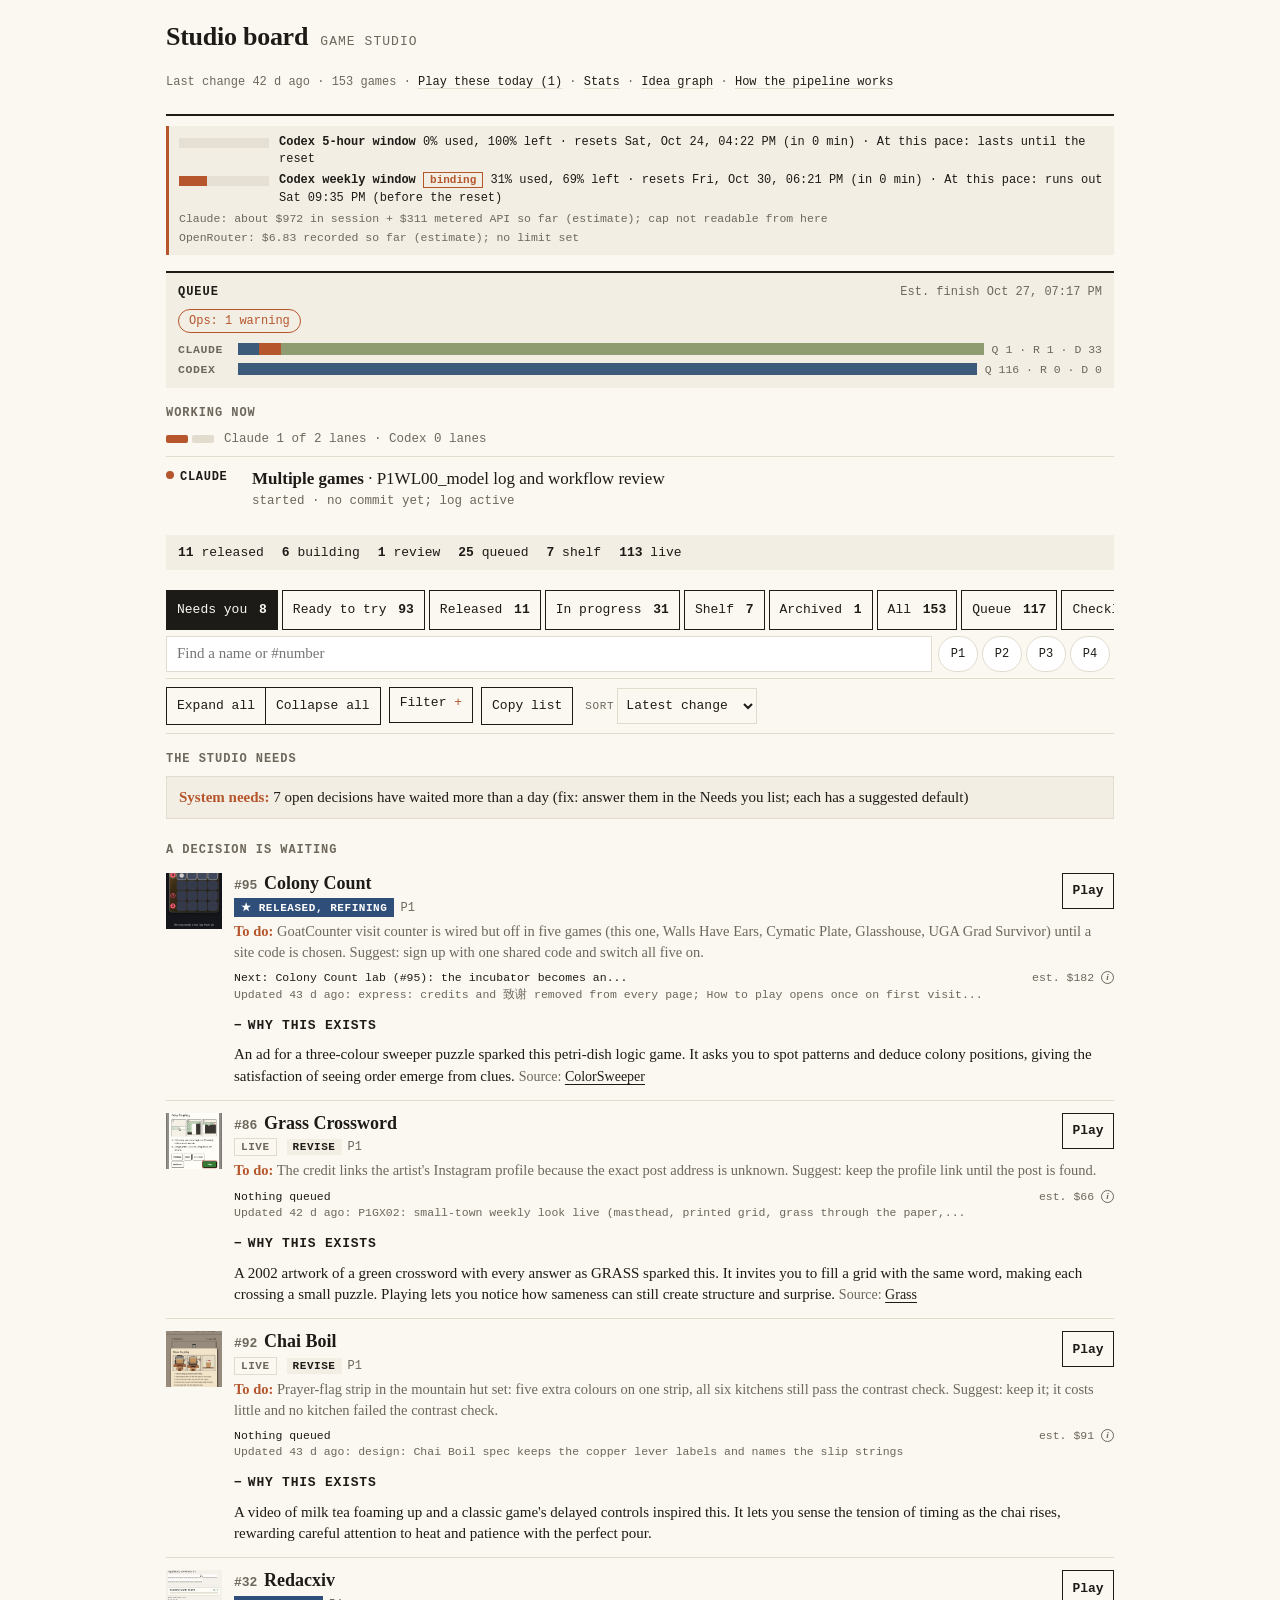
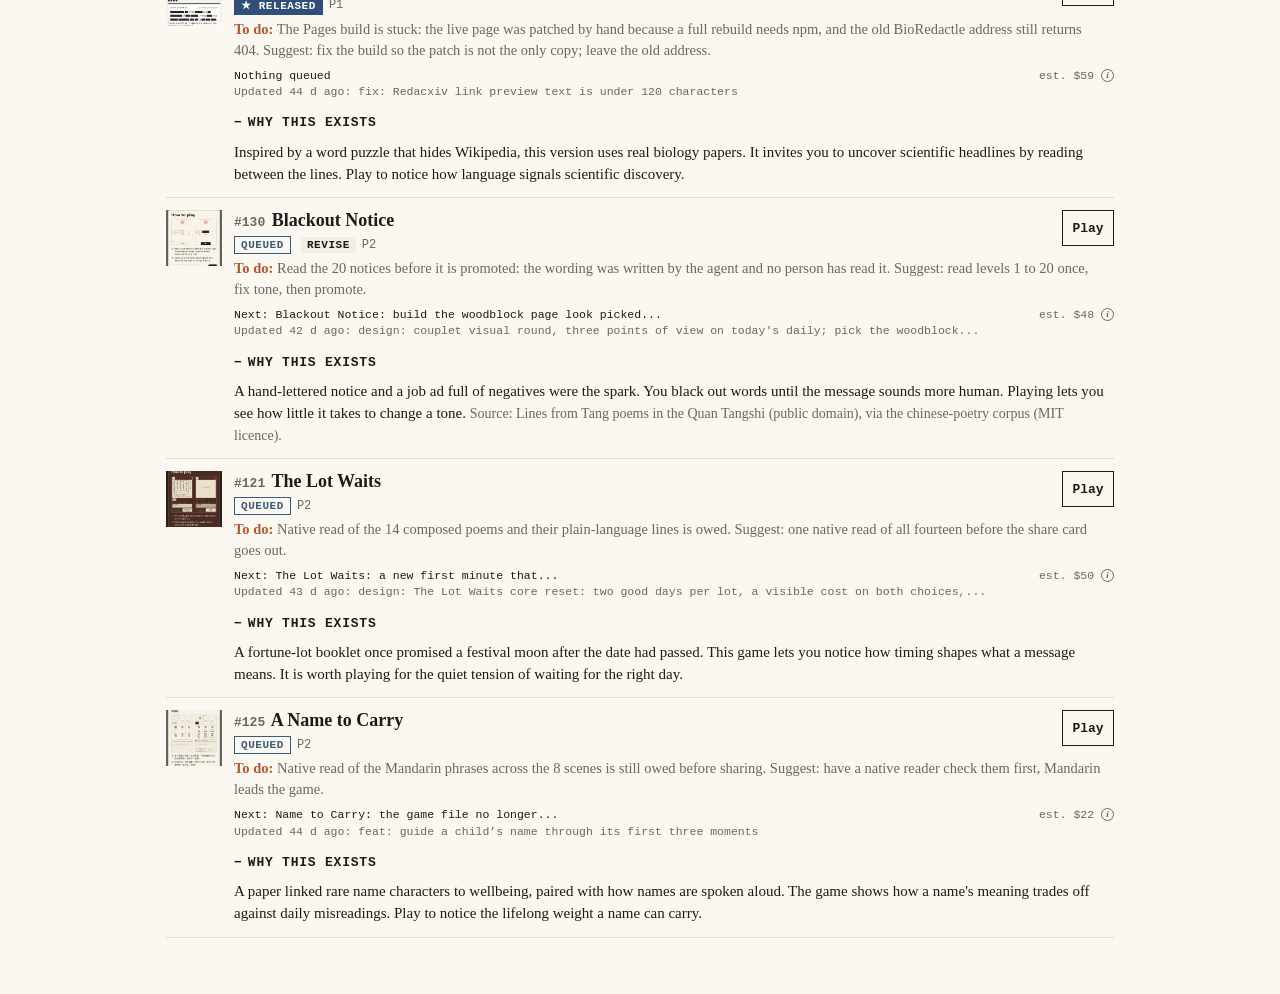
==== commit 8fc26648: "Board: Models view (scorecard per model and role, last 20 tasks, what we changed) Reads data/models." ====
--- a/docs/index.html
+++ b/docs/index.html
@@ -52,6 +52,7 @@
 </div>
 
 <section id="queue-view" class="qview" hidden aria-label="Queue of requests"></section>
+<section id="models-view" class="cview mview" hidden aria-labelledby="m-h"></section>
 <section id="checklist-view" class="cview" hidden aria-labelledby="cl-h">
   <h2 id="cl-h">Checklist by game <small id="cl-sub"></small></h2>
   <div class="crange">
--- a/docs/board.css
+++ b/docs/board.css
@@ -281,13 +281,15 @@
 .archived-note { border-left-color: var(--muted); }
 .view-note { list-style: none; padding: 12px 0; font: 16px/1.45 var(--serif); color: var(--ink); border-bottom: 1px solid var(--rule); }
 
-/* What to expect: under the description, open in Ready to try and Needs you */
+/* Why this exists: under the description, open in Ready to try, Needs you and on an opened card */
 .expect { margin: -4px 0 12px 68px; font: 15px/1.45 var(--serif); color: var(--ink); }
 .expect > summary { cursor: pointer; font: 600 13px/1.6 var(--mono); text-transform: uppercase; letter-spacing: 0.06em; color: var(--ink); min-height: 32px; display: flex; align-items: center; gap: 6px; }
 .expect > summary::marker { content: ""; }
 .expect > summary::before { content: "+"; font-weight: 600; width: 1ch; }
 .expect[open] > summary::before { content: "\2212"; }
 .expect p { margin: 2px 0 0; }
+.why-src { display: inline; font: 14px/1.45 var(--serif); color: var(--muted); }
+.why-src a { color: var(--ink); text-decoration: underline; }
 
 /* Game numbers (P1BD07): a small #37 before the title, a from/to range in Filter, and Copy list. */
 .num { font: 600 13px var(--mono); color: var(--muted); letter-spacing: 0; margin-right: 2px; white-space: nowrap; }
@@ -333,3 +335,14 @@
 .cbar-btns { display: flex; flex-wrap: wrap; gap: 8px; }
 .cbar button { font: 16px var(--mono); min-height: 44px; padding: 0 12px; border: 1.5px solid var(--paper); background: var(--paper); color: var(--ink); border-radius: 3px; }
 .cbar button:disabled { opacity: .55; }
+
+/* Models view (P1WL00): scorecard and last 20 tasks as lists that read at 320 wide; text 16 px or more. */
+body.mmode .now, body.mmode .tally, body.mmode .tools, body.mmode #games, body.mmode .prio-row { display: none; }
+.mview h3 { font: 600 13px/1.6 var(--mono); text-transform: uppercase; letter-spacing: 0.06em; color: var(--ink); margin: 18px 0 6px; }
+.mlist { list-style: none; margin: 0; padding: 0; }
+.mlist li { padding: 10px 0; border-bottom: 1px solid var(--rule); font: 16px/1.45 var(--serif); color: var(--ink); overflow-wrap: anywhere; }
+.mlist small { display: block; margin-top: 3px; font: 15px/1.4 var(--serif); color: var(--muted); }
+.mlist time { font: 14px var(--mono); color: var(--muted); margin-right: 4px; }
+.mrole { font: 14px var(--mono); color: var(--muted); }
+.mflag { font: 600 13px var(--mono); border: 1px solid var(--ink); padding: 1px 6px; white-space: nowrap; }
+.mnote { font: 16px/1.5 var(--serif); color: var(--ink); border-left: 3px solid var(--ink); padding-left: 10px; }
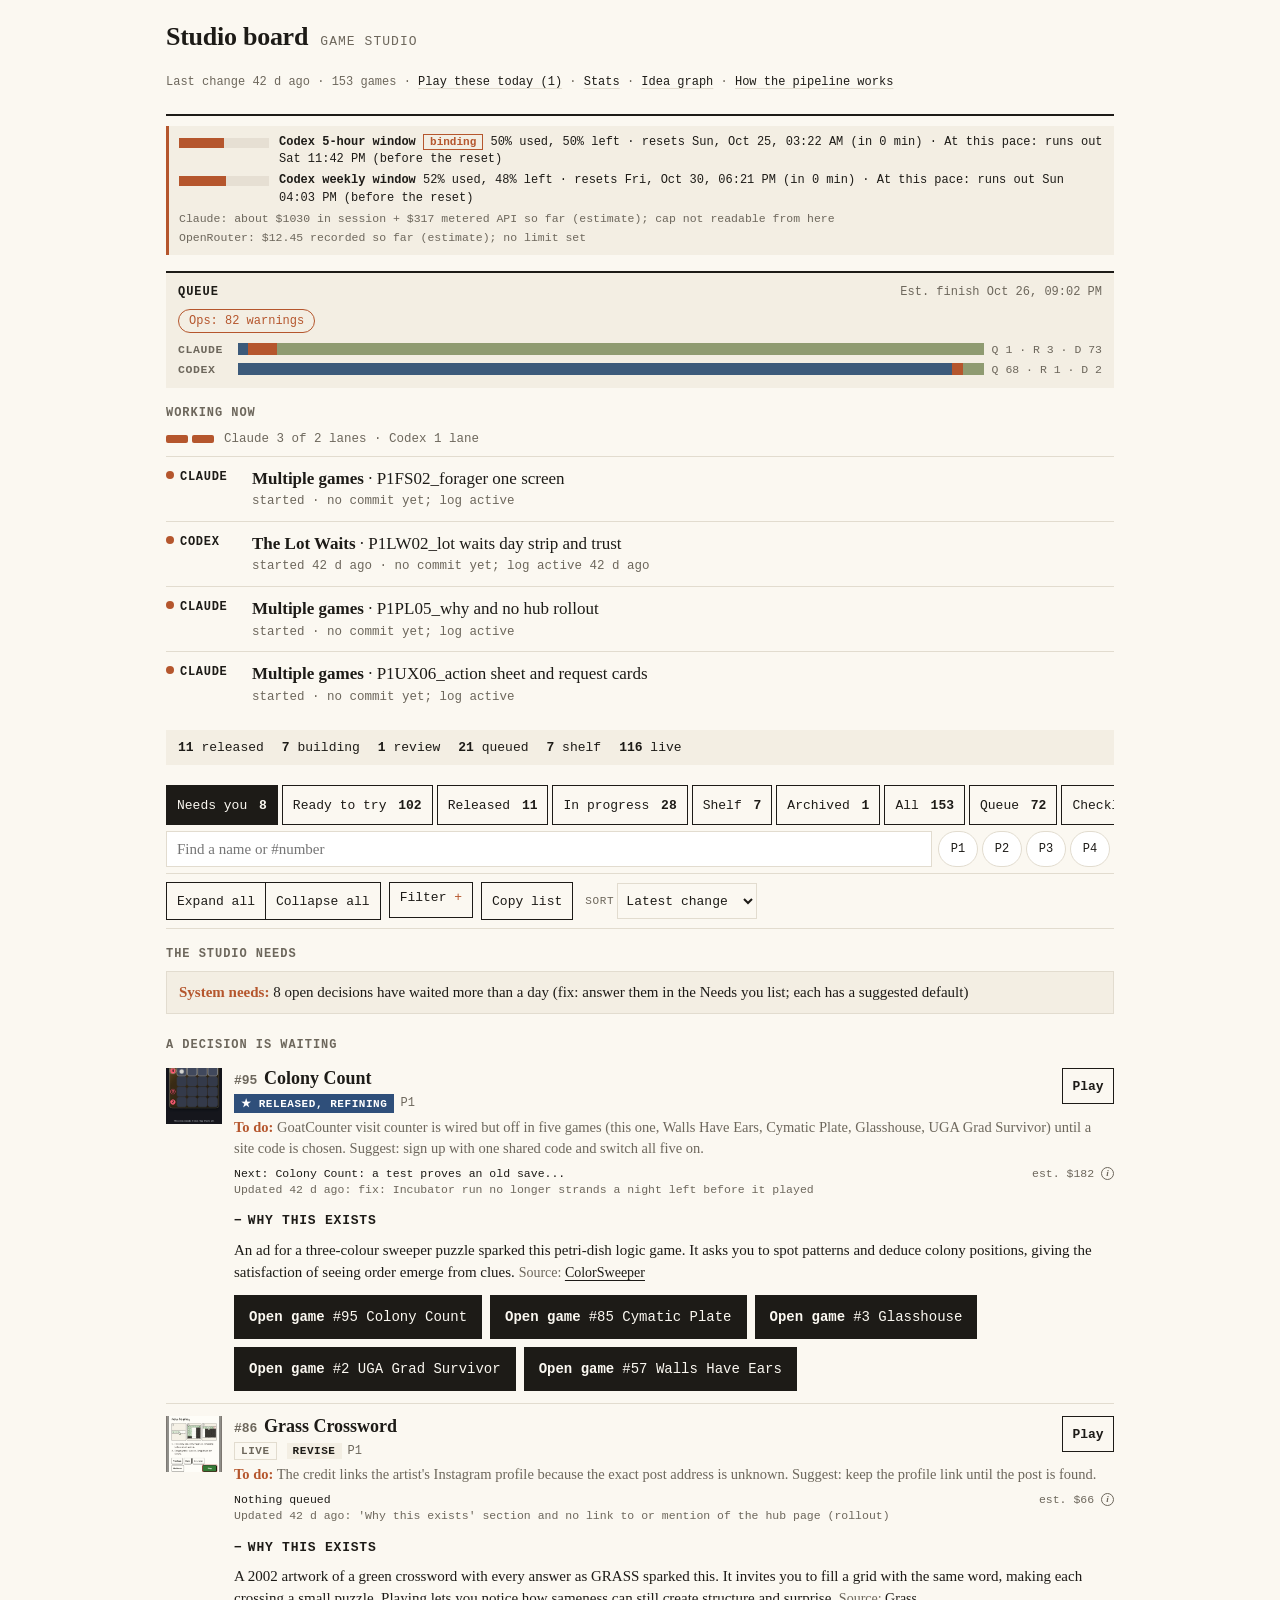
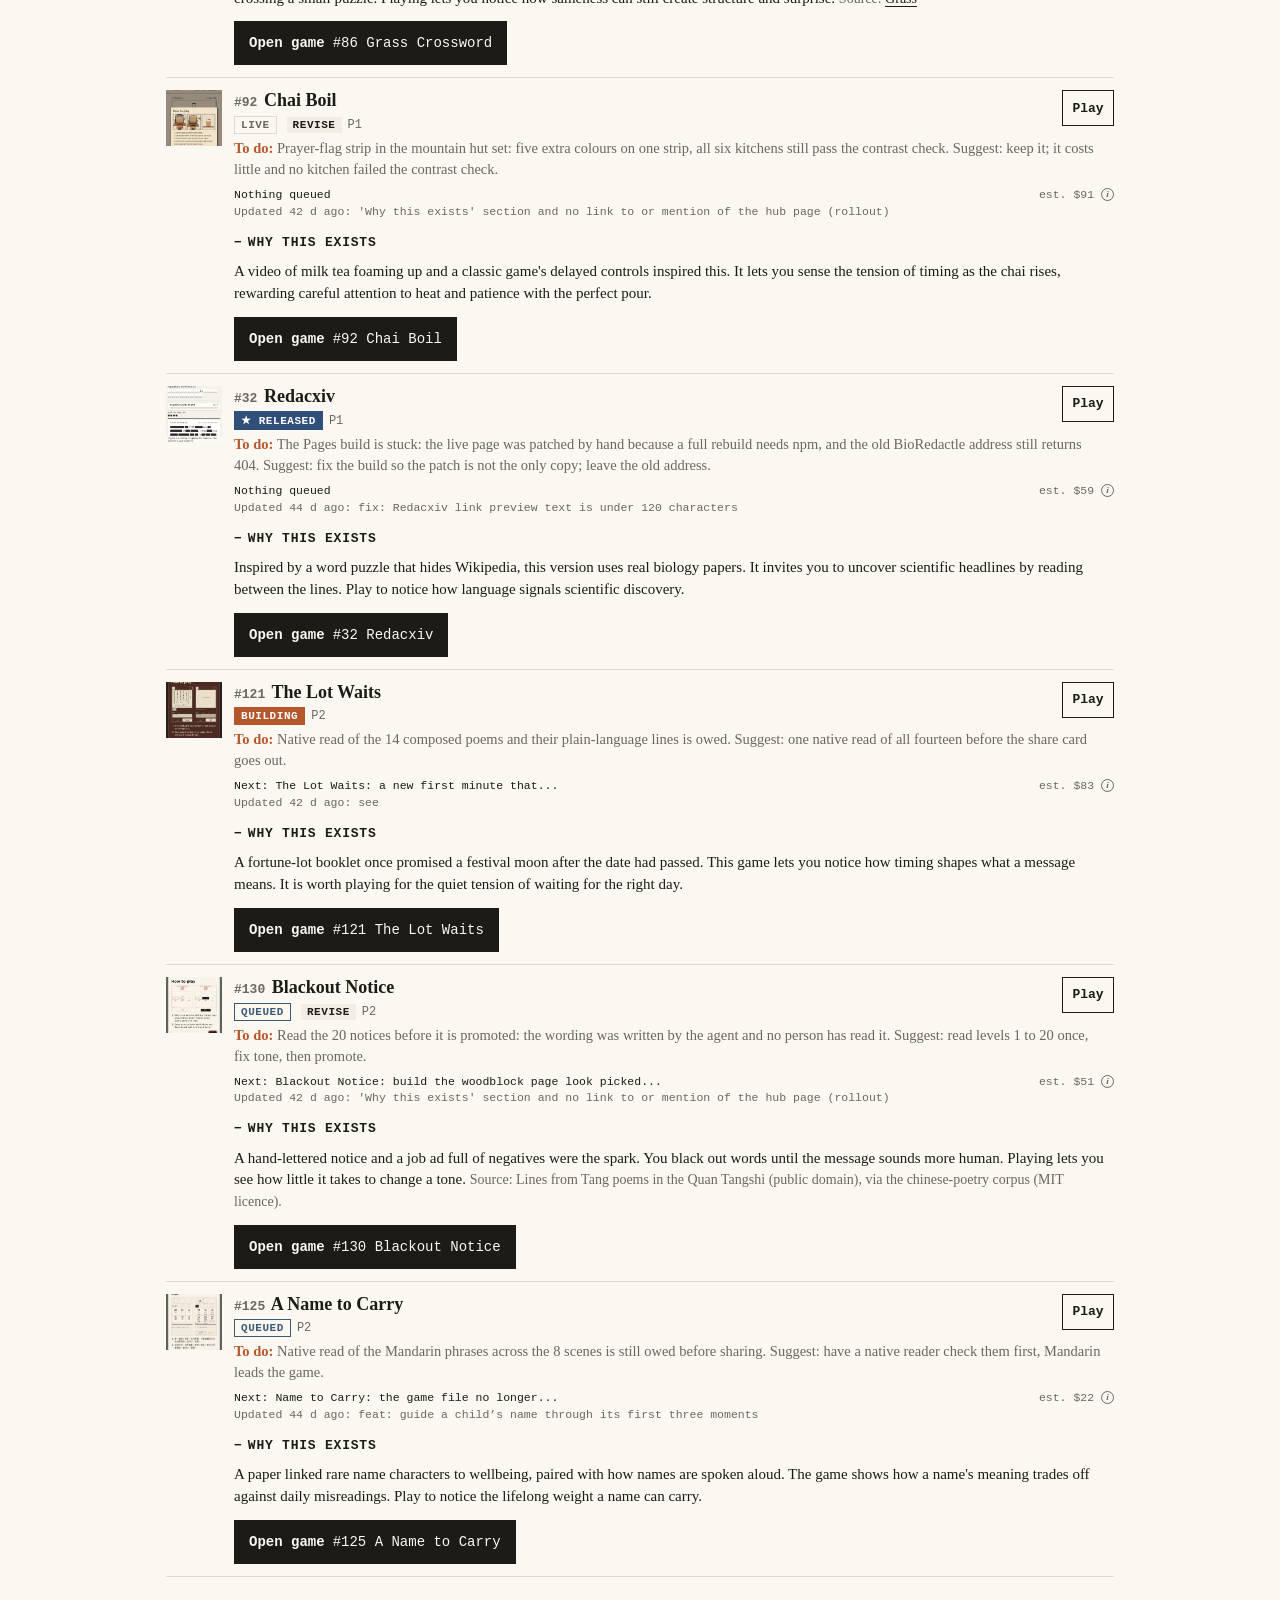
==== commit 2bce918f: "Action sheet and request cards on the board (P1UX06) Co-Authored-By: Claude Sonnet 5.5 <noreply@anth" ====
--- a/docs/index.html
+++ b/docs/index.html
@@ -64,13 +64,16 @@
   <p class="ckey">Each cell says its value: <b>yes</b>, <b>no</b>, <b>not run</b> (nobody has checked yet) or <b>no score</b> (a check ran but no pass or fail was filed). Tap a cell for where it comes from.</p>
   <p id="cl-note" class="cnote" aria-live="polite" hidden></p>
   <div class="cwrap" id="cl-table"></div>
-  <div class="cbar" id="cl-bar" hidden><b id="cl-count">0 selected</b><span class="cbar-btns"><button type="button" id="cl-copy">Copy list</button><button type="button" id="cl-act" disabled title="coming">Choose an action</button></span></div>
+  <div class="cbar" id="cl-bar" hidden><b id="cl-count">0 selected</b><span class="cbar-btns"><button type="button" id="cl-copy">Copy list</button><button type="button" id="cl-act">Choose an action</button></span></div>
 </section>
+
+<div id="sheet" class="sheet" role="dialog" aria-modal="true" aria-labelledby="sheet-h" hidden></div>
 
 <ol id="games" class="games"></ol>
 <script src="gauge.js"></script>
 <script src="views.js"></script>
 <script src="checklist.js"></script>
+<script src="actions.js"></script>
 <script src="board.js"></script>
 </body>
 </html>
--- a/docs/board.css
+++ b/docs/board.css
@@ -346,3 +346,47 @@
 .mrole { font: 14px var(--mono); color: var(--muted); }
 .mflag { font: 600 13px var(--mono); border: 1px solid var(--ink); padding: 1px 6px; white-space: nowrap; }
 .mnote { font: 16px/1.5 var(--serif); color: var(--ink); border-left: 3px solid var(--ink); padding-left: 10px; }
+
+/* Open game (P1BD08): one tap to the live page of the game a card is about, and of every game its question names. */
+.open-games { display: flex; flex-wrap: wrap; gap: 8px; margin: 2px 0 12px 68px; padding: 0; }
+.open-game { display: inline-flex; align-items: baseline; gap: 8px; min-height: 44px; padding: 0 14px; align-items: center; border: 1px solid var(--ink); background: var(--ink); color: var(--paper); text-decoration: none; font: 600 14px var(--mono); }
+.open-game b { font-weight: 600; }
+.open-game span { font-weight: 400; overflow-wrap: anywhere; }
+.open-game:focus-visible { outline: 3px solid var(--accent); outline-offset: 2px; }
+@media (max-width: 560px) { .open-games { margin-left: 0; } .open-game { flex: 1 1 100%; justify-content: space-between; } }
+
+/* Action sheet and request cards (P1UX06) */
+body.sheet-open { overflow: hidden; }
+.sheet { position: fixed; inset: 0; z-index: 20; background: var(--paper); overflow-y: auto; }
+.sheet[hidden] { display: none; }
+.sinner { max-width: 640px; margin: 0 auto; padding: 14px 16px 40px; }
+.shead { display: flex; justify-content: space-between; align-items: center; gap: 10px; border-bottom: 2px solid var(--ink); padding-bottom: 8px; }
+.shead h2 { margin: 0; font: 600 22px var(--serif); }
+.sclose, .sbtns button, .sact { font: 16px var(--mono); min-height: 44px; padding: 0 14px; border: 1.5px solid var(--ink); background: var(--paper); color: var(--ink); border-radius: 3px; }
+.sacts { list-style: none; margin: 14px 0 0; padding: 0; display: grid; gap: 10px; }
+.sact { display: block; width: 100%; text-align: left; padding: 10px 12px; }
+.sact b { display: block; font: 600 18px var(--serif); }
+.sact small { display: block; font: 16px/1.35 var(--mono); color: var(--muted); }
+.smeta { font: 16px/1.4 var(--mono); color: var(--muted); margin: 10px 0; }
+.splan, .sest { font-size: 17px; margin: 10px 0; }
+.sinner h3 { font: 600 16px var(--mono); text-transform: uppercase; letter-spacing: .06em; margin: 16px 0 4px; }
+.sinner h3 small { color: var(--muted); font-weight: 400; }
+.sgames { margin: 0; padding-left: 20px; font-size: 16px; }
+.stick { display: flex; gap: 10px; align-items: center; min-height: 44px; font-size: 16px; margin: 8px 0; }
+.stick input { width: 24px; height: 24px; }
+.sbtns { display: flex; flex-wrap: wrap; gap: 10px; margin: 14px 0 6px; }
+.sbtns button:disabled { opacity: .5; }
+#sheet-copy { background: var(--ink); color: var(--paper); }
+.sline { font: 16px/1.4 var(--mono); white-space: pre-wrap; word-break: break-all; background: var(--tone); padding: 10px; margin: 6px 0 0; }
+.rcards { list-style: none; margin: 0 0 12px; padding: 0; display: grid; gap: 10px; }
+.rcard { border: 1.5px solid var(--ink); padding: 10px 12px; background: #fff; }
+.rcard h4 { margin: 0 0 4px; font: 600 18px var(--serif); }
+.rcard h4 small { font: 16px var(--mono); color: var(--muted); font-weight: 400; }
+.rqmeta { margin: 4px 0; font: 16px/1.4 var(--mono); color: var(--muted); }
+.rbar { display: flex; height: 14px; border: 1px solid var(--ink); background: var(--tone); }
+.rbar i { display: block; height: 100%; }
+.rbtns { display: flex; flex-wrap: wrap; gap: 8px; margin-top: 8px; }
+.rbtns button { font: 16px var(--mono); min-height: 44px; padding: 0 12px; border: 1.5px solid var(--ink); background: var(--paper); color: var(--ink); border-radius: 3px; }
+.rgames { margin: 8px 0 0; padding-left: 20px; font-size: 16px; }
+.rgames[hidden] { display: none; }
+.rbar .q-done { background: #8f9b71; } .rbar .q-running { background: var(--accent); } .rbar .q-queued { background: #3c5a7a; }
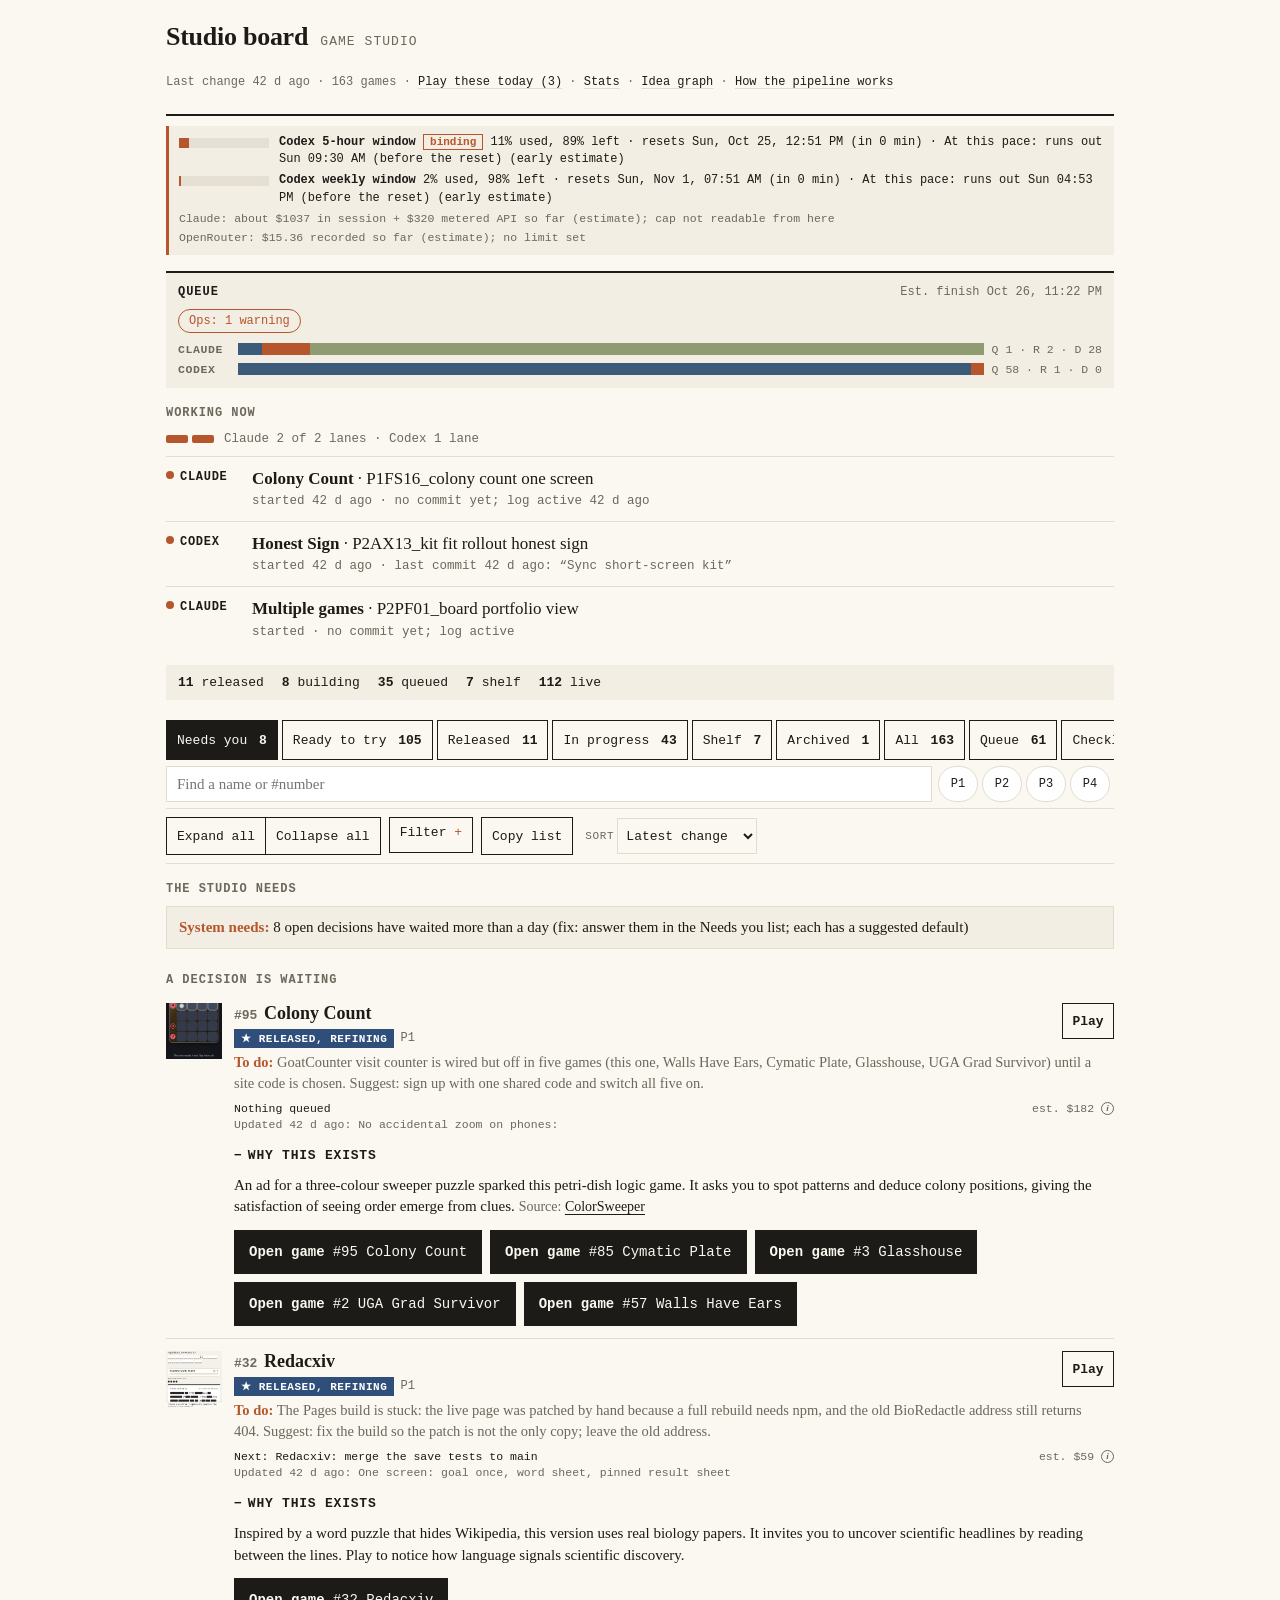
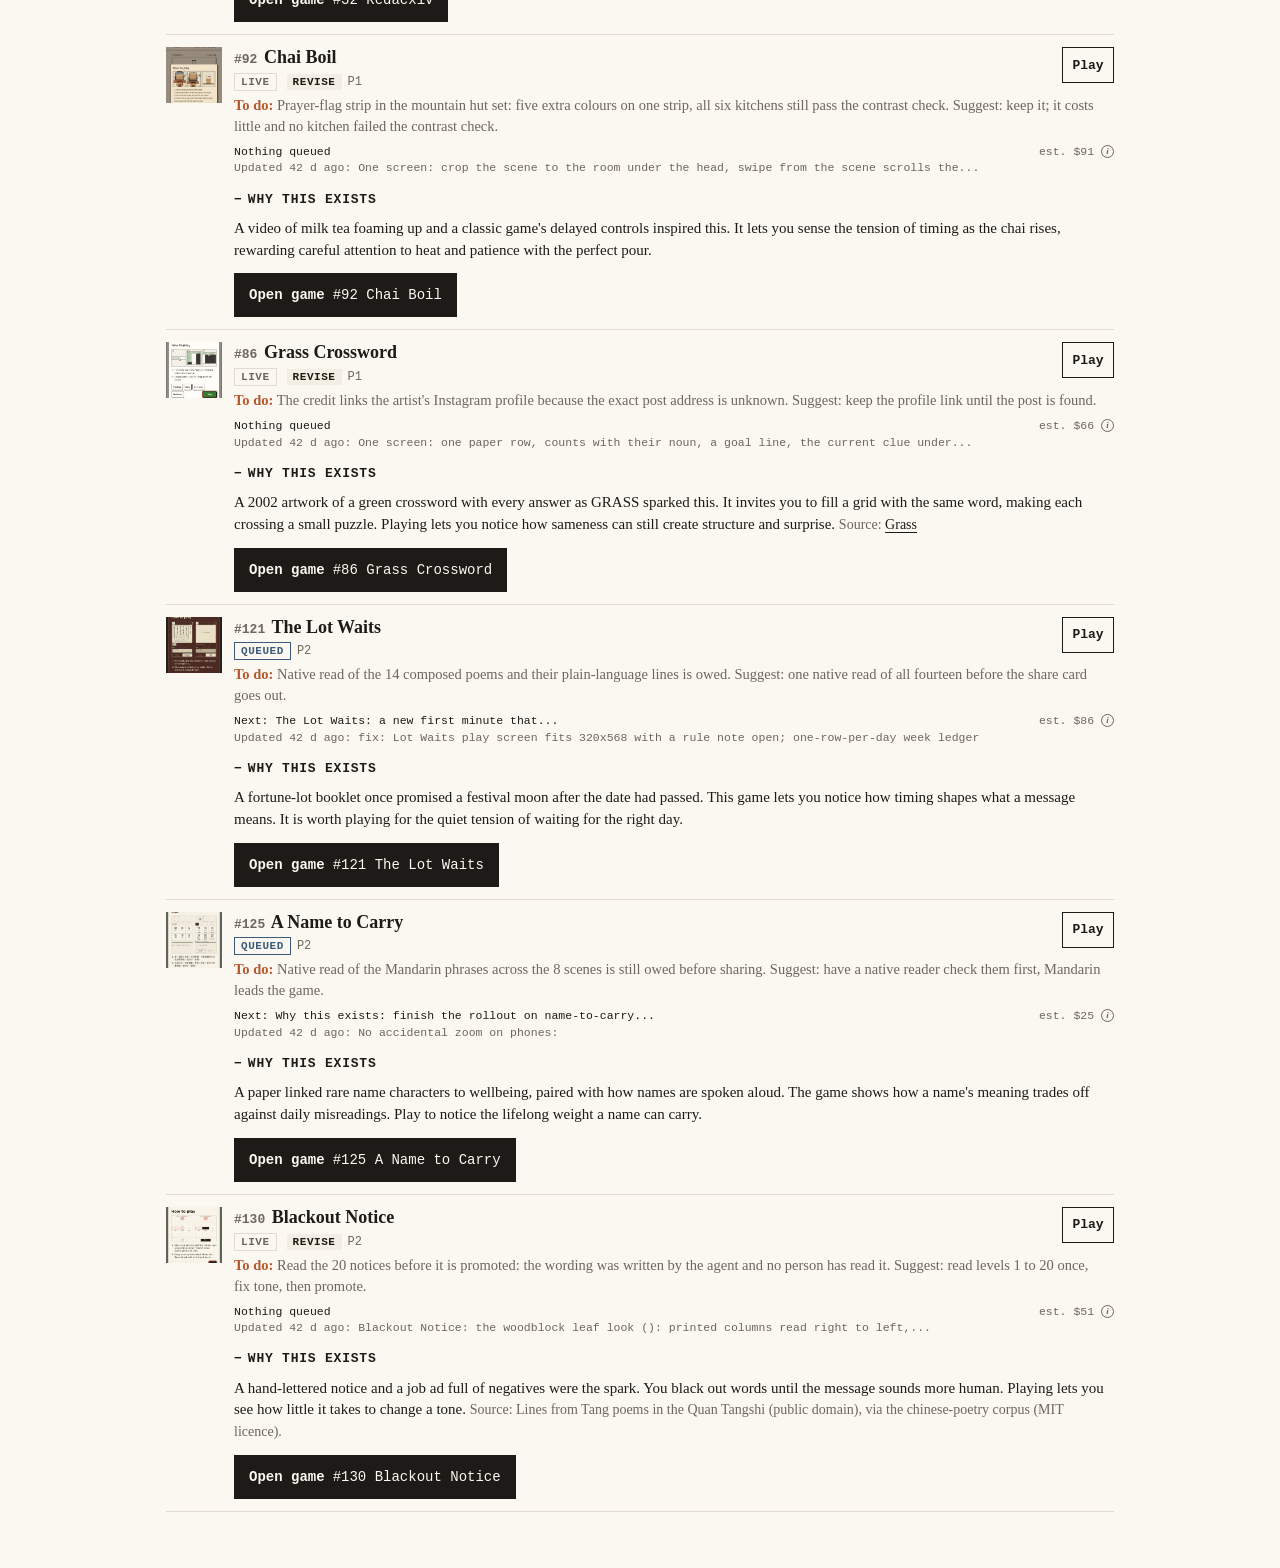
==== commit c96e2204: "Board: Portfolio view (lanes with plain meanings, limits in words, what is built and checked next) R" ====
--- a/docs/index.html
+++ b/docs/index.html
@@ -53,6 +53,7 @@
 
 <section id="queue-view" class="qview" hidden aria-label="Queue of requests"></section>
 <section id="models-view" class="cview mview" hidden aria-labelledby="m-h"></section>
+<section id="portfolio-view" class="cview mview pview" hidden aria-labelledby="pf-h"></section>
 <section id="checklist-view" class="cview" hidden aria-labelledby="cl-h">
   <h2 id="cl-h">Checklist by game <small id="cl-sub"></small></h2>
   <div class="crange">
--- a/docs/board.css
+++ b/docs/board.css
@@ -347,6 +347,19 @@
 .mflag { font: 600 13px var(--mono); border: 1px solid var(--ink); padding: 1px 6px; white-space: nowrap; }
 .mnote { font: 16px/1.5 var(--serif); color: var(--ink); border-left: 3px solid var(--ink); padding-left: 10px; }
 
+/* Portfolio view (P2PF01): one row per lane; a capped lane says its count in words beside the bar, never by colour alone. */
+body.pmode .now, body.pmode .tally, body.pmode .tools, body.pmode #games, body.pmode .prio-row { display: none; }
+.pflist { list-style: none; margin: 0; padding: 0; }
+.pflist li { padding: 10px 0; border-bottom: 1px solid var(--rule); font: 16px/1.45 var(--serif); color: var(--ink); }
+.pfname { font: 600 17px var(--serif); }
+.pfn { font: 600 17px var(--mono); margin-left: 4px; }
+.pfmean { font: 16px/1.4 var(--serif); color: var(--muted); }
+.pfbar { display: block; height: 10px; margin: 6px 0 2px; border: 1.5px solid var(--ink); max-width: 320px; }
+.pfbar span { display: block; height: 100%; background: var(--ink); }
+.pfbar.over { border-right-width: 6px; }
+.pfcap { display: block; font: 15px var(--mono); color: var(--ink); }
+.pfnext { font: 16px/1.5 var(--serif); color: var(--ink); margin: 4px 0; }
+
 /* Open game (P1BD08): one tap to the live page of the game a card is about, and of every game its question names. */
 .open-games { display: flex; flex-wrap: wrap; gap: 8px; margin: 2px 0 12px 68px; padding: 0; }
 .open-game { display: inline-flex; align-items: baseline; gap: 8px; min-height: 44px; padding: 0 14px; align-items: center; border: 1px solid var(--ink); background: var(--ink); color: var(--paper); text-decoration: none; font: 600 14px var(--mono); }
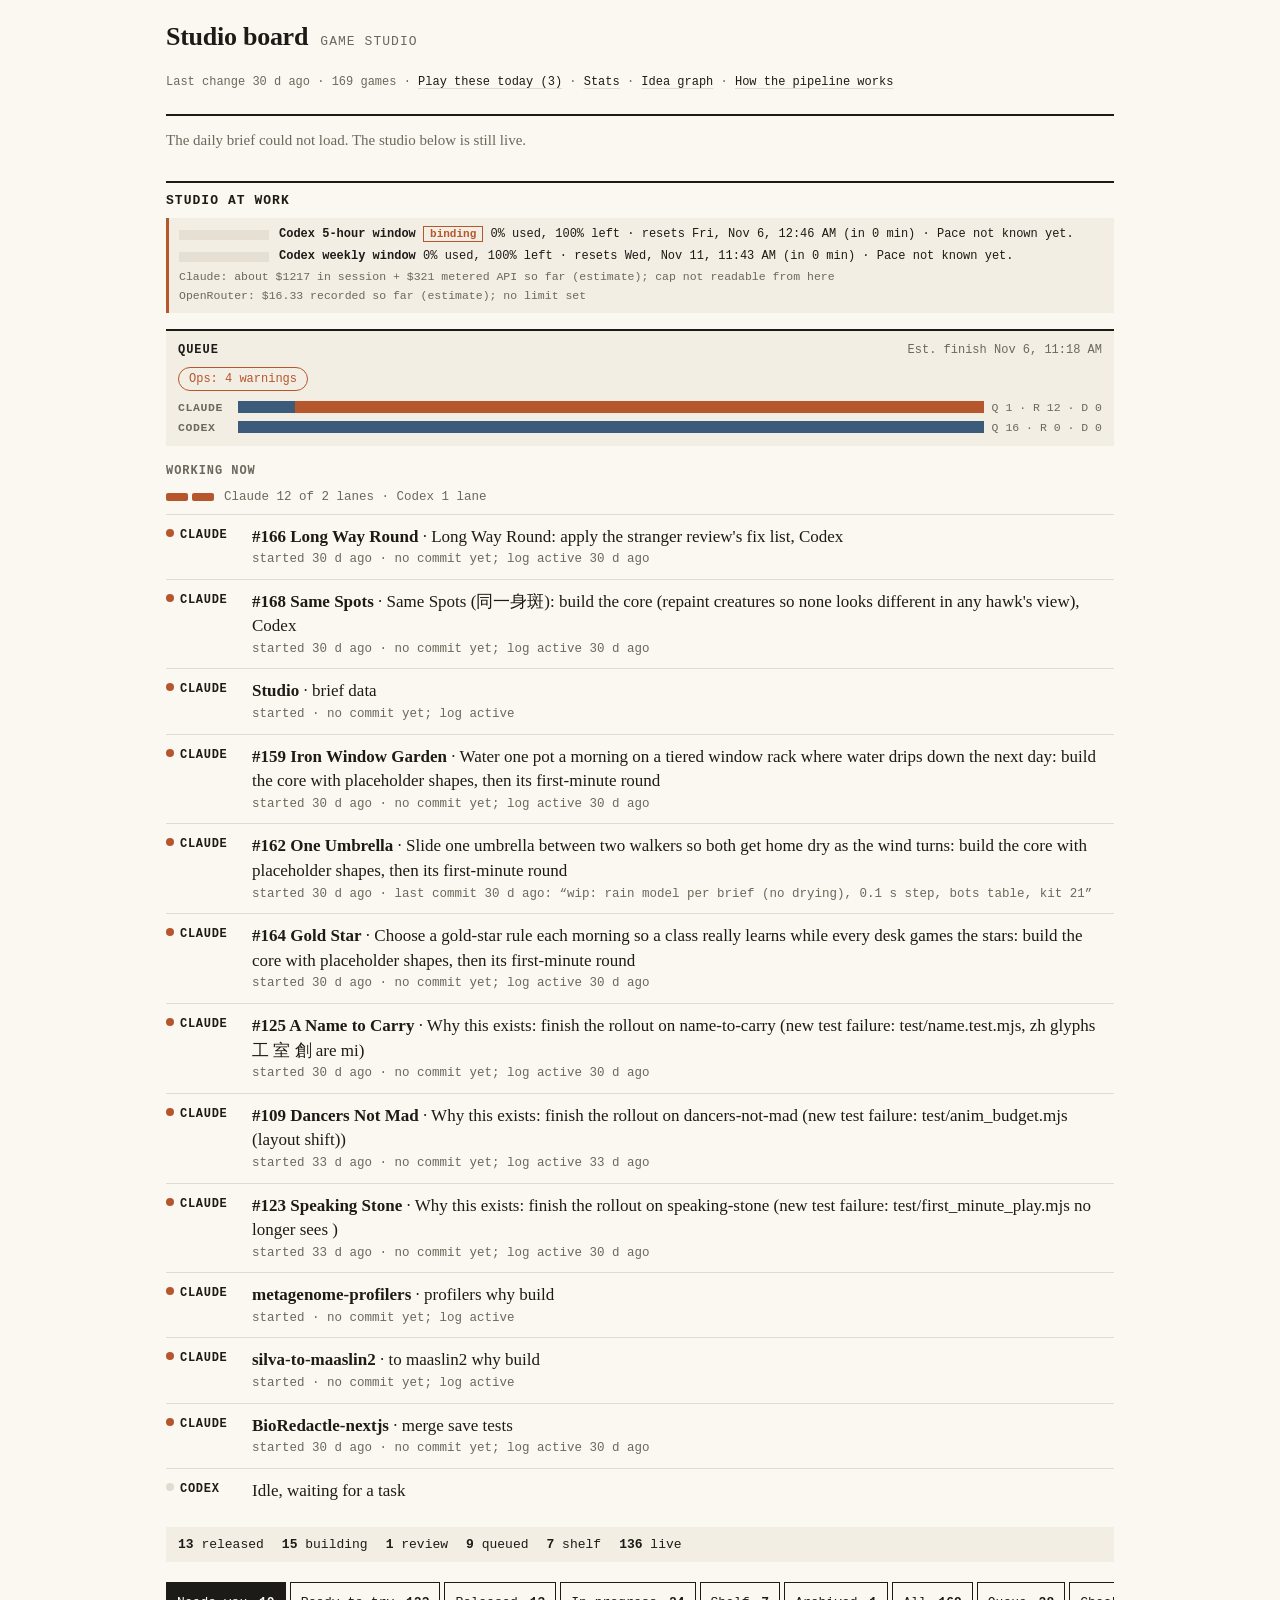
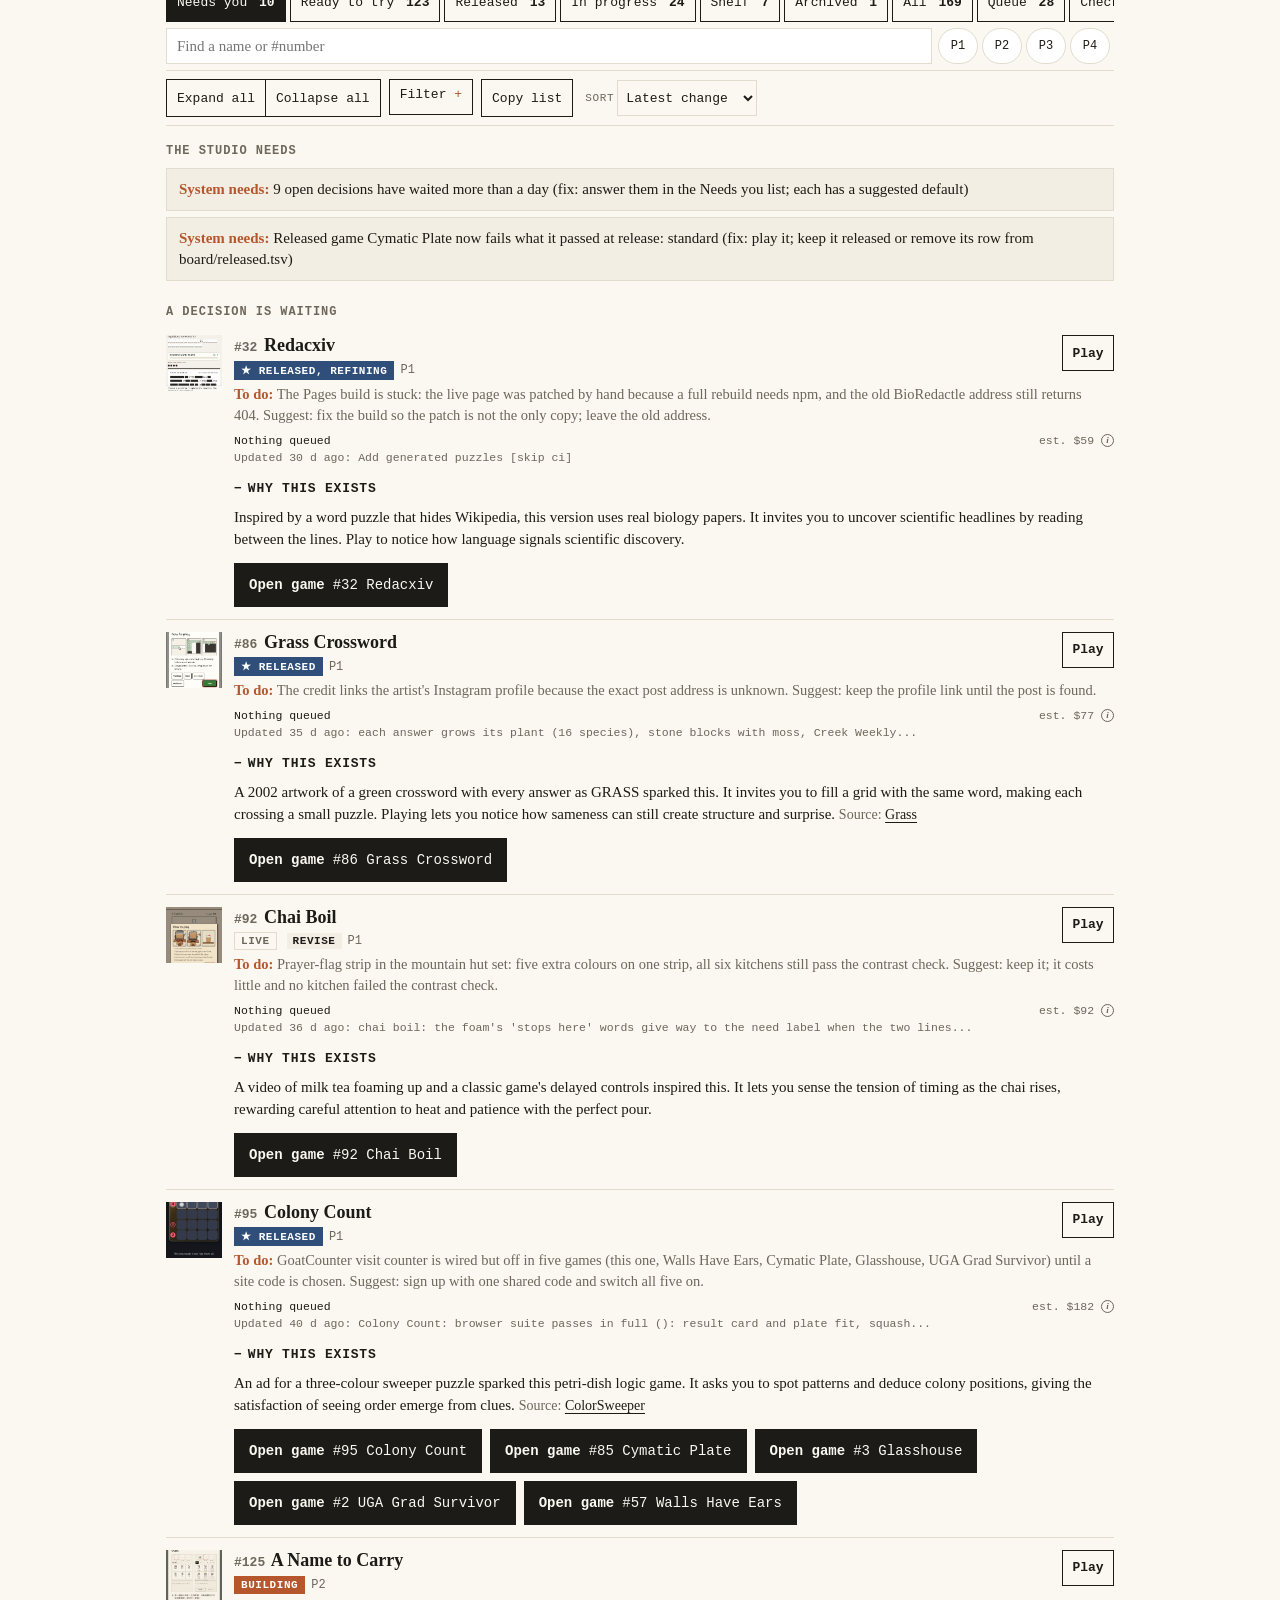
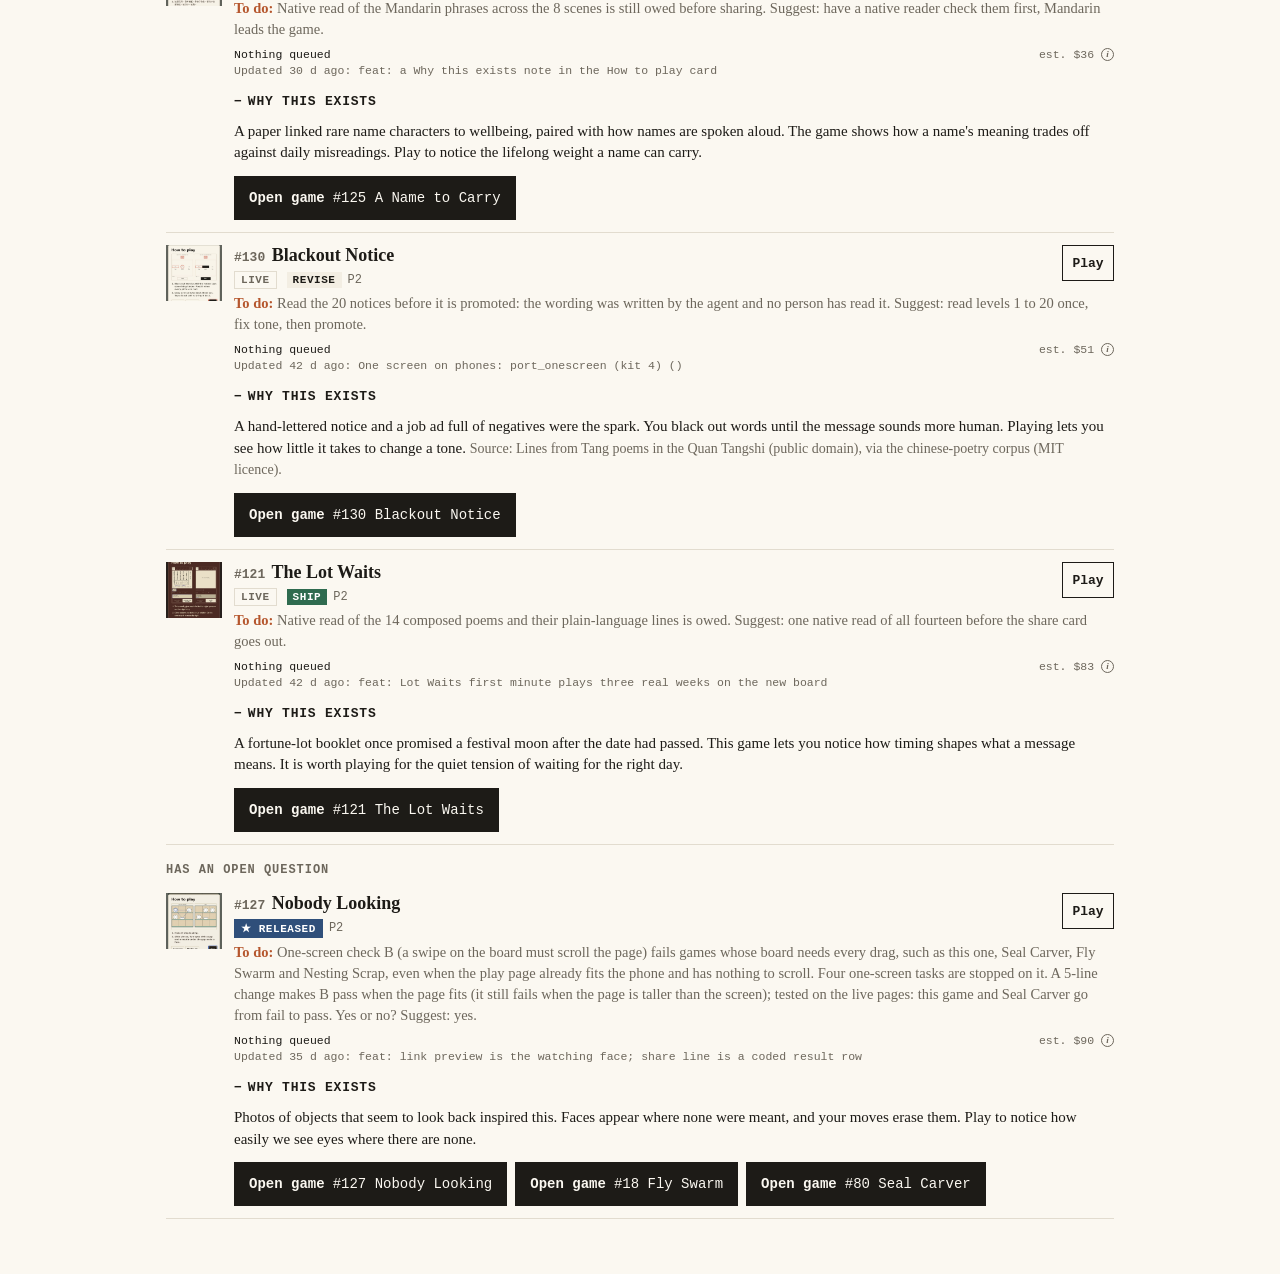
==== commit 57ecd564: "wip: daily brief first screen" ====
--- a/docs/index.html
+++ b/docs/index.html
@@ -13,6 +13,10 @@
   <h1>Studio board <span id="project">loading</span></h1>
   <p class="fresh"><span id="fresh">Loading the board…</span> · <a id="play-queue-link" href="play.html" hidden>Play these today (<span id="play-queue-count">0</span>)</a><span id="play-queue-separator" hidden> · </span><a href="stats.html">Stats</a> · <a href="graph.html">Idea graph</a> · <a href="about.html">How the pipeline works</a></p>
 </header>
+<section id="brief" class="brief" aria-label="Daily brief"><p class="bnote">Loading the daily brief…</p></section>
+
+<section class="studio" aria-labelledby="studio-h">
+<h2 id="studio-h" class="studio-h">Studio at work</h2>
 <section class="gauge-head" id="gauge-head" aria-label="Plan usage"></section>
 
 <section class="queue-panel" aria-labelledby="queue-h">
@@ -24,6 +28,7 @@
 <section class="now" aria-labelledby="now-h">
   <h2 id="now-h">Working now</h2>
   <ol id="lanes" class="lanes"></ol>
+</section>
 </section>
 
 <section class="tally" id="tally" aria-label="Totals"></section>
@@ -76,5 +81,6 @@
 <script src="checklist.js"></script>
 <script src="actions.js"></script>
 <script src="board.js"></script>
+<script src="brief.js"></script>
 </body>
 </html>
--- a/docs/board.css
+++ b/docs/board.css
@@ -403,3 +403,35 @@
 .rgames { margin: 8px 0 0; padding-left: 20px; font-size: 16px; }
 .rgames[hidden] { display: none; }
 .rbar .q-done { background: #8f9b71; } .rbar .q-running { background: var(--accent); } .rbar .q-queued { background: #3c5a7a; }
+
+/* Daily brief: the first screen (P2UX08; design BOARD_UX_20261023 section 4, mock brief.html) */
+.brief { margin: 14px 0 8px; }
+.bhead { margin: 0 0 4px; }
+.btitle { font: 600 24px/1.2 var(--serif); text-transform: none; letter-spacing: -0.01em; color: var(--ink); margin: 0; }
+.bsince { margin: 4px 0 0; font: 12px var(--mono); color: var(--muted); text-transform: uppercase; letter-spacing: 0.06em; }
+.bh { display: flex; justify-content: space-between; gap: 12px; font: 700 13px var(--mono); text-transform: uppercase; letter-spacing: 0.08em; margin: 22px 0 2px; padding-top: 8px; border-top: 2px solid var(--ink); }
+.bh span { color: var(--muted); font-weight: 500; text-align: right; }
+.brows { list-style: none; margin: 0; padding: 0; }
+.brows > li { padding: 12px 0; border-bottom: 1px solid var(--rule); font-size: 17px; }
+.bdec { display: grid; grid-template-columns: 30px 1fr; gap: 0 8px; }
+.bdec .k { font: 700 26px/1.1 var(--serif); color: var(--accent); }
+.bbody { min-width: 0; }
+.bbody p { margin: 0; }
+.bdec .lead { font-size: 17px; font-weight: 600; overflow-wrap: anywhere; }
+.bmeta { font: 13px/1.5 var(--mono); color: var(--muted); margin-top: 4px !important; }
+.bdefault { margin-top: 6px !important; font-size: 16px; }
+.bdefault b { font: 700 12px var(--mono); text-transform: uppercase; letter-spacing: 0.06em; margin-right: 6px; }
+.bbtns { display: flex; flex-wrap: wrap; gap: 8px; margin-top: 10px; }
+.bbtns button { font: 600 15px var(--mono); min-height: 44px; padding: 0 14px; border: 2px solid var(--ink); background: var(--paper); color: var(--ink); border-radius: 3px; cursor: pointer; }
+.bbtns button.go { background: var(--ink); color: var(--paper); }
+.bnote { font-size: 15px; color: var(--muted); margin: 10px 0 0; }
+.blink { font: 600 15px var(--mono); min-height: 44px; padding: 0 4px; border: 0; background: none; color: var(--ink); text-decoration: underline; text-underline-offset: 3px; cursor: pointer; }
+.brief .n { font: 600 14px var(--mono); color: var(--muted); margin-right: 5px; }
+.bstuck .why { display: block; font-size: 15px; color: var(--muted); margin-top: 2px; }
+.bstuck .flag { font: 700 11px var(--mono); text-transform: uppercase; letter-spacing: 0.06em; padding: 2px 6px; border: 1.5px solid var(--accent); color: var(--accent); border-radius: 2px; margin-left: 4px; vertical-align: 2px; white-space: nowrap; }
+.bstats { display: grid; grid-template-columns: repeat(auto-fit, minmax(140px, 1fr)); gap: 10px; margin-top: 10px; }
+.bstats div { background: var(--tone); padding: 10px 12px; }
+.bstats b { display: block; font: 700 24px/1.2 var(--serif); }
+.bstats span { font-size: 14px; color: var(--muted); }
+.studio-h { margin: 30px 0 0; padding-top: 10px; border-top: 2px solid var(--ink); color: var(--ink); font-size: 13px; }
+body.qmode .brief, body.cmode .brief, body.mmode .brief, body.pmode .brief { display: none; }
